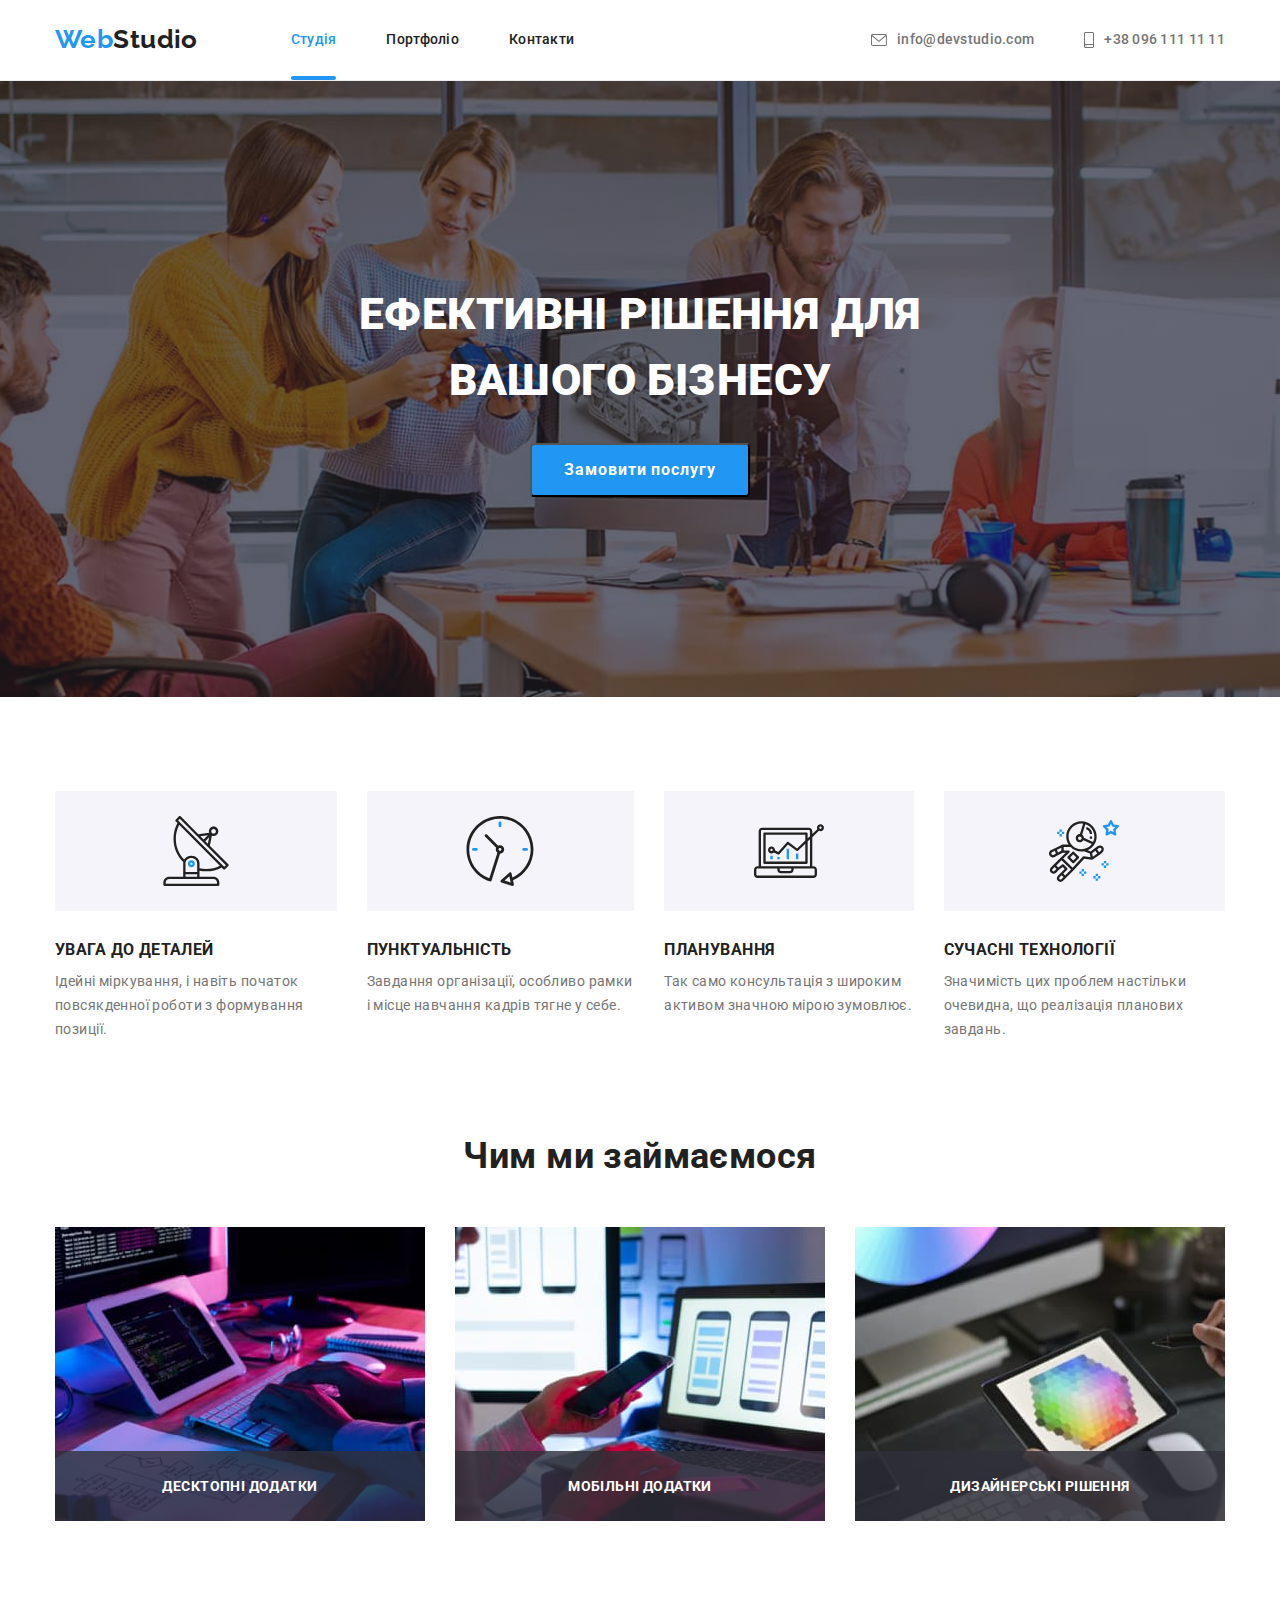
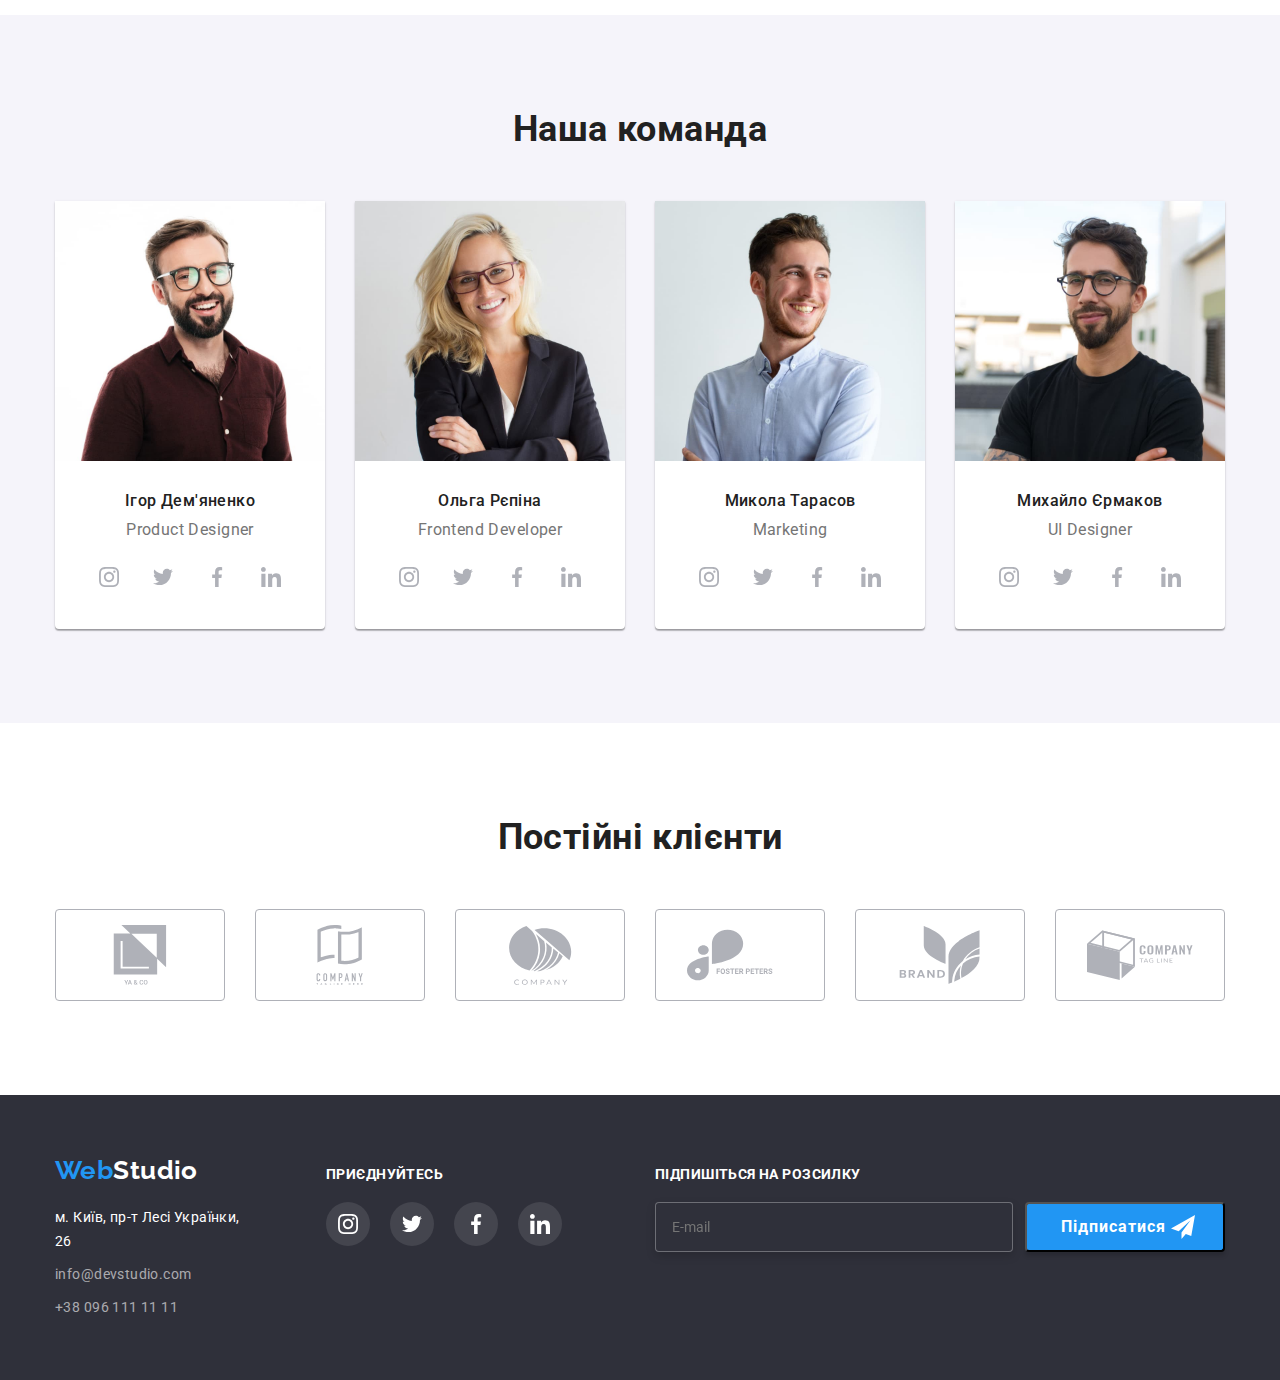
==== index.html @ f7e73b1c "start" ====
<!DOCTYPE html>
<html lang="uk">
  <head>
    <meta charset="UTF-8" />
    <meta http-equiv="X-UA-Compatible" content="IE=edge" />
    <meta name="viewport" content="width=device-width, initial-scale=1.0" />
    <title>WebStudio</title>
    <link rel="preconnect" href="https://fonts.googleapis.com" />
    <link rel="preconnect" href="https://fonts.gstatic.com" crossorigin />
    <link
      href="https://fonts.googleapis.com/css2?family=Raleway:wght@700&family=Roboto:wght@400;500;700;900&display=swap"
      rel="stylesheet"
    />
    <link
      rel="stylesheet"
      href="https://cdnjs.cloudflare.com/ajax/libs/modern-normalize/1.1.0/modern-normalize.min.css"
    />
    <link rel="stylesheet" href="./css/styles.css" />
  </head>
  <body>
    <!--Header-->
    <header class="header">
      <div class="container header__container">
        <nav class="navigation">
          <a href="./index.html" class="logo header__logo">
            <span class="header__logo--blue">Web</span>Studio
          </a>
          <ul class="navigation__list list">
            <li class="navigation_item">
              <a href="./index.html" class="link current"> Студія </a>
            </li>
            <li class="navigation_item"><a href="./portfolio.html" class="link"> Портфоліо </a></li>
            <li class="navigation_item"><a href="#" class="link"> Контакти </a></li>
          </ul>
        </nav>

        <ul class="contact__list list">
          <li class="contact__item">
            <a href="mailto:info@devstudio.com" class="link">
              <svg class="contact__icon" width="16" height="12">
                <use href="./images/symbol-defs.svg#icon-email"></use>
              </svg>
              info@devstudio.com
            </a>
          </li>

          <li class="contact__item">
            <a href="tel:+380961111111" class="link">
              <svg class="contact__icon" width="10" height="16">
                <use href="./images/symbol-defs.svg#icon-smartphone"></use>
              </svg>
              +38 096 111 11 11
            </a>
          </li>
        </ul>
      </div>
    </header>
    <main>
      <!--Головний банер-->
      <section class="hero">
        <div class="container">
          <h1 class="hero__text">Ефективні рішення для вашого бізнесу</h1>
          <button type="button" class="btn hero__btn" data-modal-open>
            <span class="hero__btn__text">Замовити послугу</span>
          </button>
        </div>
      </section>
      <!--Наші переваги-->
      <section class="section section__features">
        <div class="container">
          <h2 class="section__title visually-hidden">Наші переваги</h2>
          <ul class="feature__list list">
            <li class="feature__item">
              <div class="feature__icon">
                <svg width="70px" height="70px">
                  <use href="./images/symbol-defs.svg#icon-antena"></use>
                </svg>
              </div>
              <h3 class="feature__title">УВАГА ДО ДЕТАЛЕЙ</h3>
              <p class="feature__text">
                Ідейні міркування, і навіть початок повсякденної роботи з формування позиції.
              </p>
            </li>
            <li class="feature__item">
              <div class="feature__icon">
                <svg width="70" height="70">
                  <use href="./images/symbol-defs.svg#icon-clock"></use>
                </svg>
              </div>
              <h3 class="feature__title">ПУНКТУАЛЬНІСТЬ</h3>
              <p class="feature__text">
                Завдання організації, особливо рамки і місце навчання кадрів тягне у себе.
              </p>
            </li>
            <li class="feature__item">
              <div class="feature__icon">
                <svg class="icon-diagram" width="70px" height="70px">
                  <use href="./images/symbol-defs.svg#icon-diagram"></use>
                </svg>
              </div>
              <h3 class="feature__title">ПЛАНУВАННЯ</h3>
              <p class="feature__text">
                Так само консультація з широким активом значною мірою зумовлює.
              </p>
            </li>
            <li class="feature__item">
              <div class="feature__icon">
                <svg class="icon-astronaut" width="70px" height="70px">
                  <use href="./images/symbol-defs.svg#icon-astronaut"></use>
                </svg>
              </div>
              <h3 class="feature__title">СУЧАСНІ ТЕХНОЛОГІЇ</h3>
              <p class="feature__text">
                Значимість цих проблем настільки очевидна, що реалізація планових завдань.
              </p>
            </li>
          </ul>
        </div>
      </section>
      <!--Чим ми займаємось-->
      <section class="section">
        <div class="container">
          <h2 class="section__title">Чим ми займаємося</h2>
          <ul class="list about__list">
            <li class="about__item">
              <div class="about__container">
                <img
                  src="./images/box_1.jpg"
                  alt="Програміст працює за робочим місцем"
                  width="370"
                />
                <p class="about__text">Десктопні додатки</p>
              </div>
            </li>
            <li class="about__item">
              <div class="about__container">
                <img
                  src="./images/box_2.jpg"
                  alt="Дизайнер дивиться на макети майбутнього мобільного сайту"
                  width="370"
                />
                <p class="about__text">Мобільні додатки</p>
              </div>
            </li>
            <li class="about__item">
              <div class="about__container">
                <img
                  src="./images/box_3.jpg"
                  alt="Дизайнер обирає кольори на планшеті"
                  width="370"
                />
                <p class="about__text">Дизайнерські рішення</p>
              </div>
            </li>
          </ul>
        </div>
      </section>
      <!--Наша команда-->
      <section class="section section__team--grey-color">
        <div class="container">
          <h2 class="section__title">Наша команда</h2>
          <ul class="team__list list">
            <li class="team__item">
              <img
                src="./images/img_1.jpg"
                alt="Зображення Ігора Дем'яненко"
                width="270"
                class="team__image"
              />
              <h3 class="team__header">Ігор Дем'яненко</h3>
              <p class="team__text">Product Designer</p>
              <ul class="sociallinks__list list">
                <li>
                  <a
                    href="https://www.instagram.com/"
                    target="_blank"
                    rel="noopener noreferrer nofollow"
                    class="sociallinks__icon"
                  >
                    <svg width="20" height="20">
                      <use href="./images/symbol-defs.svg#icon-instagram"></use></svg
                  ></a>
                </li>
                <li>
                  <a
                    href="https://www.twitter.com/"
                    target="_blank"
                    rel="noopener noreferrer nofollow"
                    class="sociallinks__icon"
                  >
                    <svg width="20" height="20">
                      <use href="./images/symbol-defs.svg#icon-twitter"></use></svg
                  ></a>
                </li>
                <li>
                  <a
                    href="https://www.facebook.com/"
                    target="_blank"
                    rel="noopener noreferrer nofollow"
                    class="sociallinks__icon"
                  >
                    <svg width="20" height="20">
                      <use href="./images/symbol-defs.svg#icon-facebook"></use></svg
                  ></a>
                </li>
                <li>
                  <a
                    href="https://www.linkedin.com/"
                    target="_blank"
                    rel="noopener noreferrer nofollow"
                    class="sociallinks__icon"
                  >
                    <svg width="20" height="20">
                      <use href="./images/symbol-defs.svg#icon-linkedin"></use></svg
                  ></a>
                </li>
              </ul>
            </li>
            <li class="team__item">
              <img
                src="./images/img_2.jpg"
                alt="Зображення Ольги Рєпіной"
                width="270"
                class="team__image"
              />
              <h3 class="team__header">Ольга Рєпіна</h3>
              <p class="team__text">Frontend Developer</p>
              <ul class="sociallinks__list list">
                <li>
                  <a
                    href="https://www.instagram.com/"
                    target="_blank"
                    rel="noopener noreferrer nofollow"
                    class="sociallinks__icon"
                  >
                    <svg width="20" height="20">
                      <use href="./images/symbol-defs.svg#icon-instagram"></use></svg
                  ></a>
                </li>
                <li>
                  <a
                    href="https://www.twitter.com/"
                    target="_blank"
                    rel="noopener noreferrer nofollow"
                    class="sociallinks__icon"
                  >
                    <svg width="20" height="20">
                      <use href="./images/symbol-defs.svg#icon-twitter"></use></svg
                  ></a>
                </li>
                <li>
                  <a
                    href="https://www.facebook.com/"
                    target="_blank"
                    rel="noopener noreferrer nofollow"
                    class="sociallinks__icon"
                  >
                    <svg width="20" height="20">
                      <use href="./images/symbol-defs.svg#icon-facebook"></use></svg
                  ></a>
                </li>
                <li>
                  <a
                    href="https://www.linkedin.com/"
                    target="_blank"
                    rel="noopener noreferrer nofollow"
                    class="sociallinks__icon"
                  >
                    <svg width="20" height="20">
                      <use href="./images/symbol-defs.svg#icon-linkedin"></use></svg
                  ></a>
                </li>
              </ul>
            </li>
            <li class="team__item">
              <img
                src="./images/img_3.jpg"
                alt="Зображення Миколи Тарасова"
                width="270"
                class="team__image"
              />
              <h3 class="team__header">Микола Тарасов</h3>
              <p class="team__text">Marketing</p>
              <ul class="sociallinks__list list">
                <li>
                  <a
                    href="https://www.instagram.com/"
                    target="_blank"
                    rel="noopener noreferrer nofollow"
                    class="sociallinks__icon"
                  >
                    <svg width="20" height="20">
                      <use href="./images/symbol-defs.svg#icon-instagram"></use></svg
                  ></a>
                </li>
                <li>
                  <a
                    href="https://www.twitter.com/"
                    target="_blank"
                    rel="noopener noreferrer nofollow"
                    class="sociallinks__icon"
                  >
                    <svg width="20" height="20">
                      <use href="./images/symbol-defs.svg#icon-twitter"></use></svg
                  ></a>
                </li>
                <li>
                  <a
                    href="https://www.facebook.com/"
                    target="_blank"
                    rel="noopener noreferrer nofollow"
                    class="sociallinks__icon"
                  >
                    <svg width="20" height="20">
                      <use href="./images/symbol-defs.svg#icon-facebook"></use></svg
                  ></a>
                </li>
                <li>
                  <a
                    href="https://www.linkedin.com/"
                    target="_blank"
                    rel="noopener noreferrer nofollow"
                    class="sociallinks__icon"
                  >
                    <svg width="20" height="20">
                      <use href="./images/symbol-defs.svg#icon-linkedin"></use></svg
                  ></a>
                </li>
              </ul>
            </li>
            <li class="team__item">
              <img
                src="./images/img_4.jpg"
                alt="Зображення Михайла Єрмакова"
                width="270"
                class="team__image"
              />
              <h3 class="team__header">Михайло Єрмаков</h3>
              <p class="team__text">UI Designer</p>
              <ul class="sociallinks__list list">
                <li>
                  <a
                    href="https://www.instagram.com/"
                    target="_blank"
                    rel="noopener noreferrer nofollow"
                    class="sociallinks__icon"
                  >
                    <svg width="20" height="20">
                      <use href="./images/symbol-defs.svg#icon-instagram"></use></svg
                  ></a>
                </li>
                <li>
                  <a
                    href="https://www.twitter.com/"
                    target="_blank"
                    rel="noopener noreferrer nofollow"
                    class="sociallinks__icon"
                  >
                    <svg width="20" height="20">
                      <use href="./images/symbol-defs.svg#icon-twitter"></use></svg
                  ></a>
                </li>
                <li>
                  <a
                    href="https://www.facebook.com/"
                    target="_blank"
                    rel="noopener noreferrer nofollow"
                    class="sociallinks__icon"
                  >
                    <svg width="20" height="20">
                      <use href="./images/symbol-defs.svg#icon-facebook"></use></svg
                  ></a>
                </li>
                <li>
                  <a
                    href="https://www.linkedin.com/"
                    target="_blank"
                    rel="noopener noreferrer nofollow"
                    class="sociallinks__icon"
                  >
                    <svg width="20" height="20">
                      <use href="./images/symbol-defs.svg#icon-linkedin"></use></svg
                  ></a>
                </li>
              </ul>
            </li>
          </ul>
        </div>
      </section>
      <!-- Постійні клієнти -->
      <section class="section">
        <div class="container">
          <h2 class="section__title">Постійні клієнти</h2>
          <ul class="list clients__list">
            <li>
              <a href="#" class="clients__link">
                <svg width="106px" height="60px">
                  <use href="./images/symbol-defs.svg#icon-client-1"></use>
                </svg>
              </a>
            </li>
            <li>
              <a href="#" class="clients__link">
                <svg width="106px" height="60px">
                  <use href="./images/symbol-defs.svg#icon-client-2"></use>
                </svg>
              </a>
            </li>
            <li>
              <a href="#" class="clients__link">
                <svg width="106px" height="60px">
                  <use href="./images/symbol-defs.svg#icon-client-3"></use>
                </svg>
              </a>
            </li>
            <li>
              <a href="#" class="clients__link">
                <svg width="106px" height="60px">
                  <use href="./images/symbol-defs.svg#icon-client-4"></use>
                </svg>
              </a>
            </li>
            <li>
              <a href="#" class="clients__link">
                <svg width="106px" height="60px">
                  <use href="./images/symbol-defs.svg#icon-client-5"></use>
                </svg>
              </a>
            </li>
            <li>
              <a href="#" class="clients__link">
                <svg width="106px" height="60px">
                  <use href="./images/symbol-defs.svg#icon-client-6"></use>
                </svg>
              </a>
            </li>
          </ul>
        </div>
      </section>
    </main>
    <!--Підвал-->
    <footer class="footer">
      <div class="container">
        <div class="footer_adress">
          <div>
            <a href="./index.html" class="logo footer__logo">
              <span class="header__logo--blue">Web</span>Studio
            </a>
            <address class="adress">
              <ul class="footer__list">
                <li class="footer__item">
                  <a
                    href="https://goo.gl/maps/CPtrU1FHBa2aNyZL9"
                    target="_blank"
                    rel="noopener noreferrer nofollow"
                    class="link__adress"
                  >
                    м. Київ, пр-т Лесі Українки, 26
                  </a>
                </li>
                <li class="footer__item">
                  <a href="mailto:info@devstudio.com" class="link link__contact">info@devstudio.com</a>
                </li>
                <li class="footer__item">
                  <a href="tel:+380961111111" class="link link__contact phone">+38 096 111 11 11</a>
                </li>
              </ul>
            </address>
          </div>
          <div class="footer__sociallink">
            <p class="sociallink__text--join">приєднуйтесь</p>
            <ul class="sociallinks__list list">
              <li class="sociallinks__item">
                <a
                  href="https://www.instagram.com/"
                  target="_blank"
                  rel="noopener noreferrer nofollow"
                  class="sociallink__footer"
                >
                  <svg width="20" height="20">
                    <use href="./images/symbol-defs.svg#icon-instagram"></use></svg
                ></a>
              </li>
              <li class="sociallinks__item">
                <a
                  href="https://www.twitter.com/"
                  target="_blank"
                  rel="noopener noreferrer nofollow"
                  class="sociallink__footer"
                >
                  <svg width="20" height="20">
                    <use href="./images/symbol-defs.svg#icon-twitter"></use></svg
                ></a>
              </li>
              <li class="sociallinks__item">
                <a
                  href="https://www.facebook.com/"
                  target="_blank"
                  rel="noopener noreferrer nofollow"
                  class="sociallink__footer"
                >
                  <svg width="20" height="20">
                    <use href="./images/symbol-defs.svg#icon-facebook"></use></svg
                ></a>
              </li>
              <li class="sociallinks__item">
                <a
                  href="https://www.linkedin.com/"
                  target="_blank"
                  rel="noopener noreferrer nofollow"
                  class="sociallink__footer"
                >
                  <svg width="20" height="20">
                    <use href="./images/symbol-defs.svg#icon-linkedin"></use></svg
                ></a>
              </li>
            </ul>
          </div>
          <form class="form">
            <div class="footer__form">
              <label class="label__footer--text" for="mail-footer">Підпишіться на розсилку</label>

              <input
                class="footer__input"
                type="email"
                name="mail-footer"
                id="mail-footer"
                placeholder="E-mail"
              />
            </div>

            <button class="footer__btn btn" type="submit">
              <span class="btn__text">Підписатися</span>
              <svg class="btn__icon" width="24px" height="24px">
                <use href="./images/symbol-defs.svg#icon-icon-send"></use>
              </svg>
            </button>
          </form>
        </div>
      </div>
    </footer>
    <!-- Модальне вікно -->
    <div class="backdrop is-hidden" data-modal>
      <div class="modal">
        <form>
          <p class="form__title">Залиште свої дані, ми вам передзвонимо</p>
          <div class="form__field">
            <label for="username" class="form__label">Ім'я</label>
            <input class="form__input" type="text" name="username" id="username" />
            <svg class="form__icons" width="12px" height="12px">
              <use href="./images/symbol-defs.svg#icon-person-black"></use>
            </svg>
          </div>

          <div class="form__field">
            <label class="form__label" for="tel">Телефон</label>
            <input class="form__input" type="tel" name="tel" id="tel" />
            <svg class="form__icons" width="13px" height="13px">
              <use href="./images/symbol-defs.svg#icon-telephone"></use>
            </svg>
          </div>

          <div class="form__field">
            <label class="form__label" for="mail">Пошта</label>
            <input class="form__input" type="email" name="mail" id="mail" />
            <svg class="form__icons" width="15px" height="12px">
              <use href="./images/symbol-defs.svg#icon-mail"></use>
            </svg>
          </div>

          <div class="form__textarea">
            <label class="form__label" for="message">Коментар</label>
            <textarea
              class="input__textarea"
              name="message"
              id="message"
              placeholder="Введіть текст"
            ></textarea>
          </div>

          <label for="agree" class="label__agree">
            <input class="input__checkbox" type="checkbox" id="agree" value="agree" />
            <svg class="checkbox__checkin" width="16px" height="15px">
              <use href="./images/symbol-defs.svg#icon-check-in"></use>
            </svg>
            Погоджуюся з розсилкою та приймаю &nbsp;
            <a href="#" class="label__text--blue"> Умови договору</a></label
          >

          <button type="submit" class="btn form__btn">
            <span class="btn__text--form">Відправити</span>
          </button>
        </form>
        <button type="button" data-modal-close class="close-button-container">
          <svg class="close-button-icon" width="18px" height="18px">
            <use href="./images/symbol-defs.svg#icon-krest"></use>
          </svg>
        </button>
      </div>
    </div>
    <script src="./js/modal.js"></script>
  </body>
</html>
---- css/styles.css ----
:root {
  --primary-text-color: #757575;
  --H-and-header: #212121;
  --logo-and-hover: #2196f3;
  --button-no-active: #f5f4fa;
  --background-color: #fff;
  --background-color-secondary: #2f303a;
  --social-links: #afb1b8;
}
/*головне*/
body {
  font-family: 'Raleway', sans-serif;
  font-family: 'Roboto', sans-serif;
  background-color: var(--background-color);
  color: var(--primary-text-color);
  font-weight: 400;
  font-size: 14px;
  letter-spacing: 0.03em;
}
h1,
h2,
h3,
h4,
h5,
h6,
p,
ul {
  margin: 0;
  padding: 0;
}
/*загальні класи*/
.section {
  padding-top: 94px;
  padding-bottom: 94px;
}
.section__features {
  padding-bottom: 0px;
}
.list {
  list-style: none;
  padding: 0;
  margin: 0;
  display: flex;
}
.container {
  margin-left: auto;
  margin-right: auto;
  width: 1200px;
  padding-left: 15px;
  padding-right: 15px;
}
.section__title {
  margin-top: 0;
  margin-bottom: 50px;
  font-weight: 700;
  font-size: 36px;
  line-height: 1.16;
  color: var(--H-and-header);
  text-align: center;
}
/* модальне вікно */
.backdrop {
  position: fixed;
  top: 0;
  left: 0;
  width: 100%;
  height: 100%;
  background: rgba(0, 0, 0, 0.2);
  opacity: 1;
  transition: opacity 250ms cubic-bezier(0.4, 0, 0.2, 1);
}
.backdrop.is-hidden {
  opacity: 0;
  pointer-events: none;
  visibility: hidden;
}
.backdrop.is-hidden .modal {
  transform: translate(-50%, -50%) scale(0.001);
}
.modal {
  position: absolute;
  top: 50%;
  left: 50%;
  transform: translate(-50%, -50%) scale(1);
  width: 528px;
  height: 581px;
  padding: 40px;
  background-color: var(--background-color);
  box-shadow: 0px 1px 3px rgba(0, 0, 0, 0.12), 0px 1px 1px rgba(0, 0, 0, 0.14),
    0px 2px 1px rgba(0, 0, 0, 0.2);
  border-radius: 4px;
  transition: transform 250ms cubic-bezier(0.4, 0, 0.2, 1),
    visibility 250ms cubic-bezier(0.4, 0, 0.2, 1);
}
.close-button-container {
  position: absolute;
  top: 8px;
  right: 8px;
  width: 30px;
  height: 30px;
  background: var(--background-color);
  border: 1px solid rgba(0, 0, 0, 0.1);
  border-radius: 50%;
  cursor: pointer;
}
.close-button-icon {
  fill: currentColor;
  position: absolute;
  top: 50%;
  left: 50%;
  transform: translate(-50%, -50%);
}
.close-button-icon:hover,
.close-button-icon:focus {
  color: var(--logo-and-hover);
}
/* хедер */
.header__container {
  display: flex;
  align-items: center;
}

.navigation {
  display: flex;
  align-items: center;
}

.contact__list {
  display: flex;
  align-items: center;
}
.contact__icon {
  margin-right: 10px;
  fill: currentColor;
}
.header {
  border-bottom: 1px solid #ececec;
}

/* кнопки */

.btn {
  border-radius: 4px;
  text-align: center;
  cursor: pointer;
  color: var(--background-color);
  background-color: var(--logo-and-hover);
}

.hero__btn {
  padding: 10px 32px;
  min-width: 216px;
  min-height: 50px;
  transition: background-color 250ms cubic-bezier(0.4, 0, 0.2, 1),
    box-shadow 250ms cubic-bezier(0.4, 0, 0.2, 1);
}
.hero__btn:hover,
.hero__btn:focus {
  background-color: #188ce8;
  box-shadow: 0px 4px 4px rgba(0, 0, 0, 0.15);
}
.hero__btn__text {
  font-weight: 700;
  font-size: 16px;
  line-height: 1.88;
  letter-spacing: 0.06em;
}

.filter__btn {
  padding: 6px 25px;
  border-radius: 4px;
  background-color: var(--button-no-active);
  color: var(--H-and-header);
  cursor: pointer;
  text-align: center;
  border-color: transparent;
  line-height: 1.875;
  transition: background-color 250ms cubic-bezier(0.4, 0, 0.2, 1),
    box-shadow 250ms cubic-bezier(0.4, 0, 0.2, 1), color 250ms cubic-bezier(0.4, 0, 0.2, 1);
}
.btn__text--filter {
  font-weight: 500;
  font-size: 16px;
  line-height: 1.63;
  letter-spacing: 0.03em;
}
.filter__btn:hover,
.filter__btn:focus {
  box-shadow: 0px 3px 1px rgba(0, 0, 0, 0.1), 0px 1px 2px rgba(0, 0, 0, 0.08),
    0px 2px 2px rgba(0, 0, 0, 0.12);
  color: var(--background-color);
  background-color: var(--logo-and-hover);
}

.form__btn {
  background-color: var(--logo-and-hover);

  border-color: transparent;
  padding: 8px 52px;
  display: block;
  margin-left: auto;
  margin-right: auto;
  transition: filter 250ms cubic-bezier(0.4, 0, 0.2, 1);
}

.form__btn:hover,
.form__btn:focus {
  filter: drop-shadow(0px 4px 4px rgba(0, 0, 0, 0.25));
}

.btn__text--form {
  font-weight: 700;
  font-size: 16px;
  line-height: 1.875;
}
.footer__btn {
  display: flex;
  align-content: center;
  align-items: center;
  width: 200px;
  height: 50px;
  box-shadow: 0px 4px 4px rgba(0, 0, 0, 0.15);
  margin-left: 12px;
  position: relative;
}

.btn__text {
  font-weight: 700;
  font-size: 16px;
  line-height: 1.875;
  letter-spacing: 0.06em;
  color: var(--background-color);
  margin-left: 28px;
}
.visually-hidden {
  position: absolute;
  white-space: nowrap;
  width: 1px;
  height: 1px;
  overflow: hidden;
  border: 0;
  padding: 0;
  clip: rect(0 0 0 0);
  clip-path: inset(50%);
  margin: -1px;
}
.adress {
  font-style: normal;
}
/*головний банер*/
.hero {
  background: var(--background-color-secondary);
  text-align: center;
  padding-top: 200px;
  padding-bottom: 200px;
  max-width: 1600px;
  margin-left: auto;
  margin-right: auto;
  background-image: linear-gradient(to right, rgba(47, 48, 58, 0.4), rgba(47, 48, 58, 0.4)),
    url('../images/header-img.jpg');
  background-repeat: no-repeat;
  background-size: cover;
  background-position: center;
}
.hero__text {
  width: 696px;
  margin-top: 0;
  margin-bottom: 30px;
  font-weight: 900;
  font-size: 44px;
  line-height: 1.5;
  text-transform: uppercase;
  color: var(--background-color);
  display: block;
  margin-right: auto;
  margin-left: auto;
}
/*логотип сайта*/

.logo {
  font-family: 'Raleway';
  font-weight: 700;
  font-size: 26px;
  line-height: 1.19;
  text-decoration: none;
  display: block;
}

.header__logo {
  color: var(--H-and-header);
  padding-top: 24px;
  padding-bottom: 25px;
  margin-right: 93px;
}
.header__logo--blue {
  color: var(--logo-and-hover);
}

/*навігація по сайту*/
.navigation__list .link {
  color: var(--H-and-header);
  font-weight: 500;
  line-height: 1.14;
  letter-spacing: 0.02em;
  text-decoration: none;
  padding-top: 32px;
  padding-bottom: 32px;
  display: block;
  transition: color 250ms cubic-bezier(0.4, 0, 0.2, 1);
}
.navigation__list .link:hover,
.navigation__list .link:focus {
  color: var(--logo-and-hover);
}
.navigation__list .link.current {
  color: var(--logo-and-hover);
}
.navigation_item {
  position: relative;
}
.current::after {
  display: inline-block;
  position: absolute;
  background: var(--logo-and-hover);
  border-radius: 2px;
  content: '';
  width: 100%;
  height: 4px;
  left: 0;
  bottom: 0;
}
.navigation__list {
  display: flex;
}
.navigation__list .navigation_item + .navigation_item {
  margin-left: 50px;
}
.contact__list {
  display: flex;
  margin-left: auto;
}

.contact__list .contact__item + .contact__item {
  margin-left: 50px;
}
.contact__list .link {
  padding-top: 32px;
  padding-bottom: 32px;
  font-weight: 500;
  line-height: 1.14;
  letter-spacing: 0.02em;
  color: var(--primary-text-color);
  text-decoration: none;
  display: flex;
  align-items: center;
  transition: color 250ms cubic-bezier(0.4, 0, 0.2, 1);
}
.contact__list .link:hover,
.contact__list .link:focus {
  color: var(--logo-and-hover);
}
.social-list {
  display: flex;
  align-items: center;
  gap: 10px;
}
.footer_adress {
  display: flex;
  align-items: baseline;
}
/*Наші переваги*/

.feature__list .feature__item + .feature__item {
  margin-left: 30px;
}
.feature__icon {
  display: flex;
  height: 120px;
  background-color: var(--button-no-active);
  margin-bottom: 30px;
  justify-content: center;
  align-items: center;
}

.feature__title {
  margin-bottom: 10px;
  font-weight: 700;
  line-height: 1.14;
  text-transform: uppercase;
  color: var(--H-and-header);
}
.feature__text {
  margin-top: 0;
  line-height: 1.71;
}
/* що ми робимо */
.about__list {
  display: flex;
}
.about__list .about__item + .about__item {
  margin-left: 30px;
}
.about__container {
  position: relative;
  width: 370px;
}
.about__text {
  position: absolute;
  left: 0;
  bottom: 0;
  width: 100%;
  height: 70px;
  background-color: rgba(47, 48, 58, 0.8);
  color: var(--background-color);
  text-transform: uppercase;
  font-weight: 700;
  display: flex;
  justify-content: center;
  align-items: center;
}
/*наша команда*/
.team__list .team__item + .team__item {
  margin-left: 30px;
}
.section__team--grey-color {
  background-color: var(--button-no-active);
}
.team__item {
  background-color: var(--background-color);
  width: 270px;
  box-shadow: 0px 1px 3px rgba(0, 0, 0, 0.12), 0px 1px 1px rgba(0, 0, 0, 0.14),
    0px 2px 1px rgba(0, 0, 0, 0.2);
  border-radius: 0px 0px 4px 4px;
}
.team__header {
  padding-top: 30px;
  margin-bottom: 10px;
  color: var(--H-and-header);
  font-weight: 500;
  font-size: 16px;
  line-height: 1.19;
  text-align: center;
}
.team__text {
  margin-top: 0;
  padding-bottom: 16px;
  font-size: 16px;
  line-height: 1.19;
  text-align: center;
}
.sociallinks__list {
  display: flex;
  align-items: center;
  justify-content: center;
  padding-bottom: 30px;
  gap: 10px;
}
.sociallinks__icon {
  display: flex;
  align-items: center;
  justify-content: center;
  width: 44px;
  height: 44px;
  fill: var(--social-links);
  transition: background-color 250ms cubic-bezier(0.4, 0, 0.2, 1),
    background-size 250ms cubic-bezier(0.4, 0, 0.2, 1),
    border-radius 250ms cubic-bezier(0.4, 0, 0.2, 1), fill 250ms cubic-bezier(0.4, 0, 0.2, 1);
}
.sociallinks__icon:hover,
.sociallinks__icon:focus {
  background-color: var(--logo-and-hover);
  background-size: 100%;
  border-radius: 50px;
  fill: var(--background-color);
}
img {
  display: block;
  max-width: 100%;
  height: auto;
}
.team__image {
  display: block;
}

.clients__list {
  gap: 30px;
}

.clients__link {
  display: flex;
  width: 170px;
  height: 92px;
  justify-content: center;
  align-items: center;
  fill: var(--social-links);
  border: 1px solid var(--social-links);
  border-radius: 4px;
  transition: fill 250ms cubic-bezier(0.4, 0, 0.2, 1),
    border-color 250ms cubic-bezier(0.4, 0, 0.2, 1);
}

.clients__link:hover,
.clients__link:focus {
  fill: var(--logo-and-hover);
  border-color: var(--logo-and-hover);
}
/*сторінка портфоліо*/
.portfolio__content {
  padding-top: 20px;
  padding-right: 24px;
  padding-bottom: 20px;
  padding-left: 24px;
  border-left: 1px solid #eeeeee;
  border-right: 1px solid #eeeeee;
  border-bottom: 1px solid #eeeeee;
}
.portfolio__list .list {
  color: var(--H-and-header);
}
.portfolio__list {
  display: flex;
  flex-wrap: wrap;
}
.portfolio__item {
  width: calc((100% - 60px) / 3);
  margin-right: 30px;
  margin-bottom: 30px;
}
.portfolio__item:nth-child(3n) {
  margin-right: 0;
}
.portfolio__item:nth-last-child(-n + 3) {
  margin-bottom: 0;
}
.portfolio__link {
  color: var(--primary-text-color);
  text-decoration: none;
  transition: box-shadow 250ms cubic-bezier(0.4, 0, 0.2, 1);
}
.portfolio__link:hover,
.portfolio__link:focus {
  display: block;
  box-shadow: 0px 1px 1px rgba(0, 0, 0, 0.12), 0px 4px 4px rgba(0, 0, 0, 0.06),
    1px 4px 6px rgba(0, 0, 0, 0.16);
}

.portfolio__header {
  font-weight: 700;
  font-size: 18px;
  line-height: 2;
  letter-spacing: 0.06em;
  color: var(--H-and-header);
  margin-bottom: 4px;
}
.portfolio__text {
  font-size: 16px;
  line-height: 1.19;
}
.filter__list {
  display: flex;
  justify-content: center;
  margin-bottom: 50px;
}
.filter__list .filter__item + .filter__item {
  margin-left: 8px;
}
.portfolio__image--container {
  position: relative;
  overflow: hidden;
}
.portfolio__text--hover {
  position: absolute;
  top: 0;
  right: 0;
  padding-top: 63px;
  padding-right: 24px;
  padding-bottom: 63px;
  padding-left: 24px;
  background: rgba(33, 150, 243, 0.9);
  font-size: 18px;
  line-height: 1.56;
  color: var(--background-color);
  opacity: 0;
  transform: translateY(100%);
  transition: transform 250ms cubic-bezier(0.4, 0, 0.2, 1),
    opacity 250ms cubic-bezier(0.4, 0, 0.2, 1);
}
.portfolio__link:hover .portfolio__text--hover {
  opacity: 1;
  transform: translateY(0);
}
/*footer*/
/*контакти*/
.footer {
  background-color: var(--background-color-secondary);
  padding-top: 60px;
  padding-bottom: 60px;
}

.footer__logo {
  margin-top: 0px;
  margin-bottom: 20px;
  color: var(--background-color);
}

.footer__list {
  list-style: none;
  padding: 0;
  margin: 0;
}
.footer__item {
  margin-top: 0;
  margin-bottom: 9px;
}
.footer__item:last-child {
  margin-bottom: 0px;
}
.link__adress {
  line-height: 1.71;
  color: var(--background-color);
  text-decoration: none;
  transition: color 250ms cubic-bezier(0.4, 0, 0.2, 1);
}
.link__contact {
  padding-top: 0;
  padding-bottom: 9px;
  text-decoration: none;
  line-height: 1.71;
  color: rgba(255, 255, 255, 0.6);
  transition: color 250ms cubic-bezier(0.4, 0, 0.2, 1);
}
.google-adress:hover,
.google-adress:focus {
  color: var(--logo-and-hover);
}
.footer-contact:hover,
.footer-contact:focus {
  color: var(--logo-and-hover);
}
.sociallink__text--join {
  color: var(--background-color);
  font-weight: 700;
  font-size: 14px;
  line-height: 1.143;
  letter-spacing: 0.03em;
  text-transform: uppercase;
  margin-bottom: 20px;
}
.footer__sociallink {
  margin-left: 70px;
}

.sociallink__footer {
  display: flex;
  align-items: center;
  justify-content: center;
  width: 44px;
  height: 44px;
  fill: var(--background-color);
  background-color: rgba(255, 255, 255, 0.1);
  background-size: 100%;
  border-radius: 50px;
  transition: background-color 250ms cubic-bezier(0.4, 0, 0.2, 1);
}
.sociallink__footer:hover,
.sociallink__footer:focus {
  background-color: var(--logo-and-hover);
}
.sociallinks__item {
  margin-right: 10px;
}
.sociallinks__item:last-child {
  margin-right: 0;
}

.form__title {
  font-weight: 700;
  font-size: 20px;
  line-height: 1.15;
  letter-spacing: 0.03em;
  color: var(--H-and-header);
  margin-bottom: 12px;
  text-align: center;
}

.form__field {
  display: flex;
  flex-direction: column;
  margin-bottom: 10px;
  position: relative;
}

.form__textarea {
  display: flex;
  flex-direction: column;
  margin-bottom: 20px;
}
textarea {
  resize: none;
}

.form__label {
  font-weight: 400;
  font-size: 12px;
  line-height: 1.17;
  letter-spacing: 0.01em;
  color: var(--primary-text-color);
  margin-bottom: 4px;
}
.form__input {
  height: 40px;
  border: 1px solid rgba(33, 33, 33, 0.2);
  border-radius: 4px;
  transition: border 250ms cubic-bezier(0.4, 0, 0.2, 1);
  padding-left: 40px;
  padding-top: 12px;
  padding-bottom: 12px;
  outline: none;
}

.form__icons {
  transform: translateY(-50%);
  position: absolute;
  left: 15px;
  top: 65%;
}
.form__input:focus {
  border: 1px solid #2196f3;
}

.form__input ~ .form__icons {
  transition: fill 250ms cubic-bezier(0.4, 0, 0.2, 1);
}

.form__input:focus ~ .form__icons {
  fill: var(--logo-and-hover);
}

.input__textarea {
  height: 120px;
  border: 1px solid rgba(33, 33, 33, 0.2);
  border-radius: 4px;
  padding: 12px 16px;
  outline: none;
  transition: border 250ms cubic-bezier(0.4, 0, 0.2, 1);
}

.input__textarea:focus {
  border: 1px solid #2196f3;
  border-radius: 4px;
}

.label__text--blue {
  color: var(--logo-and-hover);
  cursor: pointer;
}

.footer__form {
  display: flex;
  flex-direction: column;
  margin-left: 93px;
}

.input__checkbox {
  -webkit-appearance: none;
  -moz-appearance: none;
  appearance: none;
  position: absolute;
}

.checkbox__checkin {
  border: 2px solid var(--H-and-header);
  border-radius: 3px;
  fill: var(--background-color);
  margin-right: 9px;
  display: block;
  transition: border 250ms cubic-bezier(0.4, 0, 0.2, 1),
    background-color 250ms cubic-bezier(0.4, 0, 0.2, 1);
}

.input__checkbox:checked + .checkbox__checkin {
  border: none;
  background-color: var(--logo-and-hover);
}

.label__agree {
  display: flex;
  align-items: center;
  font-weight: 400;
  font-size: 14px;
  line-height: 1.71;
  letter-spacing: 0.03em;
  color: var(--primary-text-color);
  justify-content: center;
  margin-bottom: 30px;
}

.label__footer--text {
  font-weight: 700;
  font-size: 14px;
  line-height: 1, 14;
  letter-spacing: 0.03em;
  text-transform: uppercase;
  color: var(--background-color);
  margin-bottom: 20px;
}

.form {
  display: flex;
  align-items: flex-end;
}

.footer__input {
  background-color: #2f303a;
  border: 1px solid rgba(255, 255, 255, 0.3);
  filter: drop-shadow(0px 4px 4px rgba(0, 0, 0, 0.15));
  border-radius: 4px;
  width: 358px;
  height: 50px;
  color: rgba(255, 255, 255, 0.6);
  padding: 12px 16px;
}

.btn__icon {
  position: absolute;
  right: 28px;
  fill: var(--background-color);
}
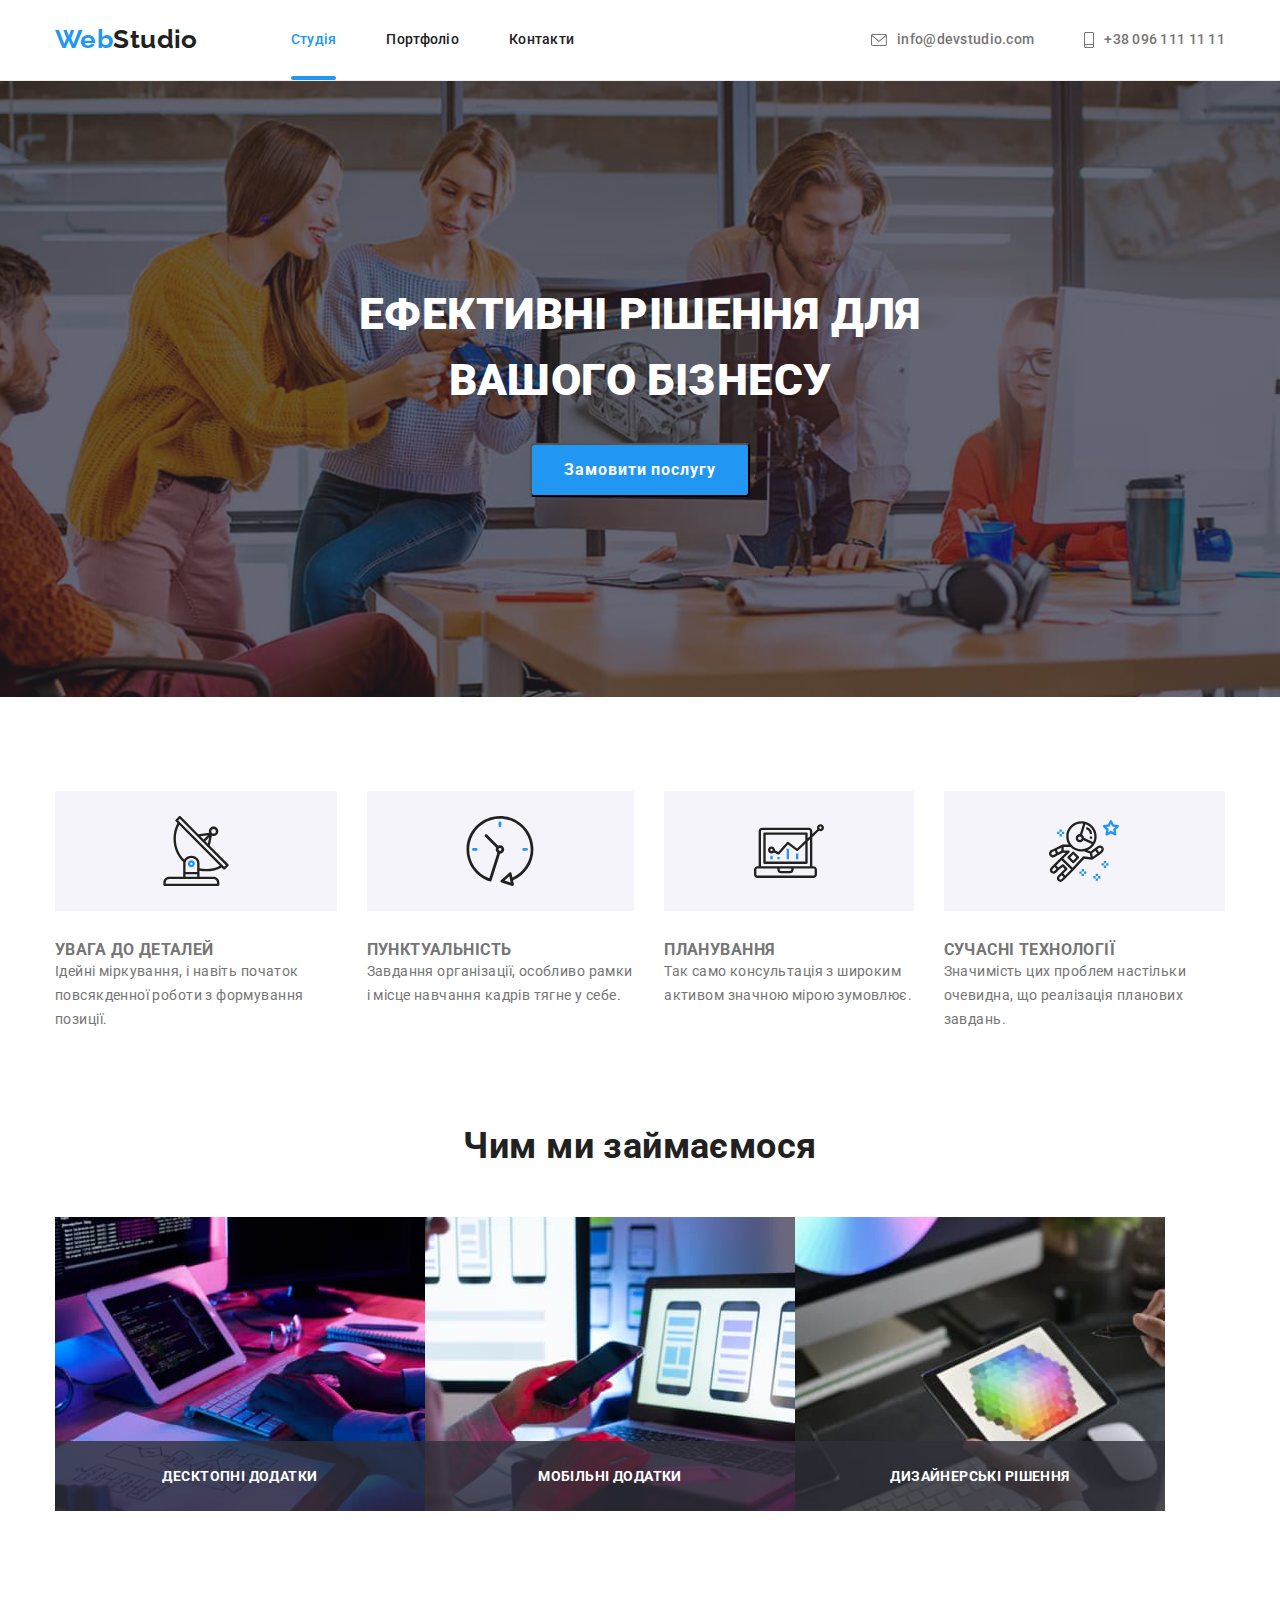
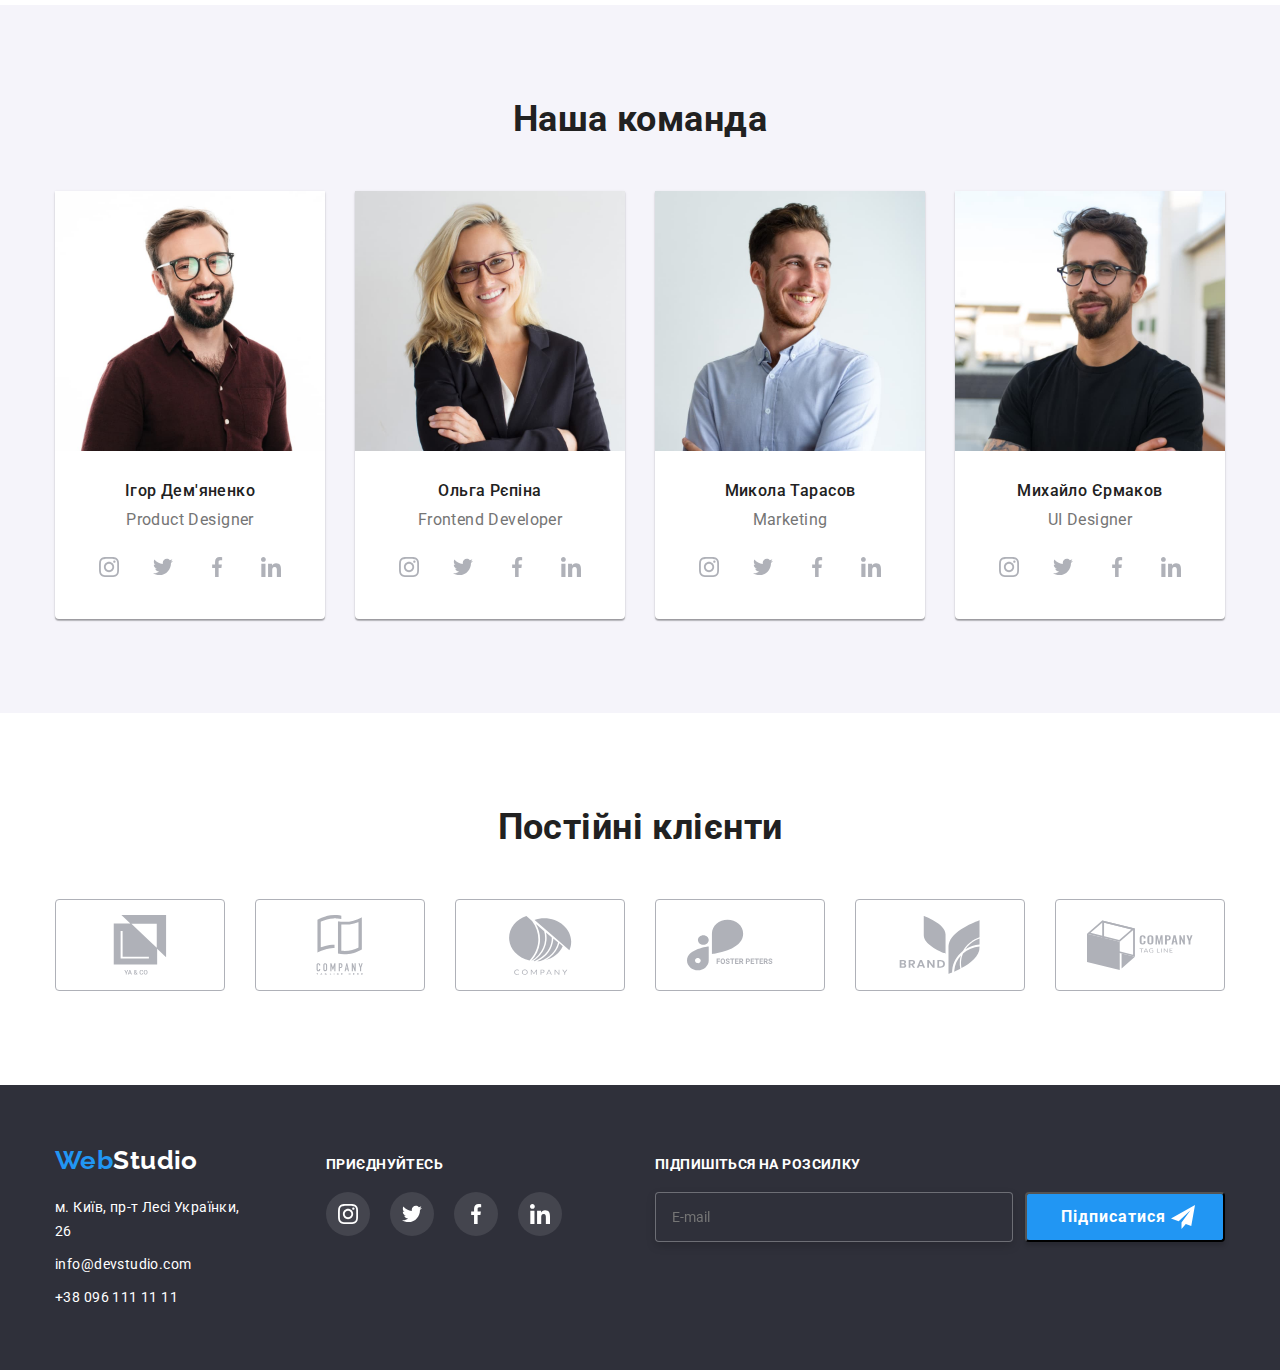
==== commit d65ab101: "1" ====
--- a/index.html
+++ b/index.html
@@ -20,23 +20,27 @@
   <body>
     <!--Header-->
     <header class="header">
-      <div class="container header__container">
-        <nav class="navigation">
-          <a href="./index.html" class="logo header__logo">
-            <span class="header__logo--blue">Web</span>Studio
+      <div class="container header-container">
+        <nav class="header-navigation">
+          <a href="./index.html" class="logo header-navigation__logo">
+            <span class="header-navigation__logo--blue">Web</span>Studio
           </a>
-          <ul class="navigation__list list">
-            <li class="navigation_item">
-              <a href="./index.html" class="link current"> Студія </a>
-            </li>
-            <li class="navigation_item"><a href="./portfolio.html" class="link"> Портфоліо </a></li>
-            <li class="navigation_item"><a href="#" class="link"> Контакти </a></li>
+          <ul class="header-navigation__list list">
+            <li class="header-navigation__item">
+              <a href="./index.html" class="link header-navigation__link current"> Студія </a>
+            </li>
+            <li class="header-navigation__item">
+              <a href="./portfolio.html" class="link header-navigation__link"> Портфоліо </a>
+            </li>
+            <li class="header-navigation__item">
+              <a href="#" class="link header-navigation__link"> Контакти </a>
+            </li>
           </ul>
         </nav>
 
-        <ul class="contact__list list">
-          <li class="contact__item">
-            <a href="mailto:info@devstudio.com" class="link">
+        <ul class="header-contact__list list">
+          <li class="header-contact__item">
+            <a href="mailto:info@devstudio.com" class="link header-navigation__link">
               <svg class="contact__icon" width="16" height="12">
                 <use href="./images/symbol-defs.svg#icon-email"></use>
               </svg>
@@ -44,8 +48,8 @@
             </a>
           </li>
 
-          <li class="contact__item">
-            <a href="tel:+380961111111" class="link">
+          <li class="header-contact__item">
+            <a href="tel:+380961111111" class="link header-navigation__link">
               <svg class="contact__icon" width="10" height="16">
                 <use href="./images/symbol-defs.svg#icon-smartphone"></use>
               </svg>
@@ -59,58 +63,58 @@
       <!--Головний банер-->
       <section class="hero">
         <div class="container">
-          <h1 class="hero__text">Ефективні рішення для вашого бізнесу</h1>
-          <button type="button" class="btn hero__btn" data-modal-open>
-            <span class="hero__btn__text">Замовити послугу</span>
+          <h1 class="hero-text">Ефективні рішення для вашого бізнесу</h1>
+          <button type="button" class="btn hero-btn" data-modal-open>
+            <span class="hero-btn__text">Замовити послугу</span>
           </button>
         </div>
       </section>
       <!--Наші переваги-->
-      <section class="section section__features">
+      <section class="section section-feature">
         <div class="container">
-          <h2 class="section__title visually-hidden">Наші переваги</h2>
-          <ul class="feature__list list">
-            <li class="feature__item">
-              <div class="feature__icon">
+          <h2 class="section-title visually-hidden">Наші переваги</h2>
+          <ul class="feature-list list">
+            <li class="feature-list__item">
+              <div class="feature-list__content">
                 <svg width="70px" height="70px">
                   <use href="./images/symbol-defs.svg#icon-antena"></use>
                 </svg>
               </div>
-              <h3 class="feature__title">УВАГА ДО ДЕТАЛЕЙ</h3>
-              <p class="feature__text">
+              <h3 class="feature-list__title">УВАГА ДО ДЕТАЛЕЙ</h3>
+              <p class="feature-list__text">
                 Ідейні міркування, і навіть початок повсякденної роботи з формування позиції.
               </p>
             </li>
-            <li class="feature__item">
-              <div class="feature__icon">
+            <li class="feature-list__item">
+              <div class="feature-list__content">
                 <svg width="70" height="70">
                   <use href="./images/symbol-defs.svg#icon-clock"></use>
                 </svg>
               </div>
-              <h3 class="feature__title">ПУНКТУАЛЬНІСТЬ</h3>
-              <p class="feature__text">
+              <h3 class="feature-list__title">ПУНКТУАЛЬНІСТЬ</h3>
+              <p class="feature-list__text">
                 Завдання організації, особливо рамки і місце навчання кадрів тягне у себе.
               </p>
             </li>
-            <li class="feature__item">
-              <div class="feature__icon">
+            <li class="feature-list__item">
+              <div class="feature-list__content">
                 <svg class="icon-diagram" width="70px" height="70px">
                   <use href="./images/symbol-defs.svg#icon-diagram"></use>
                 </svg>
               </div>
-              <h3 class="feature__title">ПЛАНУВАННЯ</h3>
-              <p class="feature__text">
+              <h3 class="feature-list__title">ПЛАНУВАННЯ</h3>
+              <p class="feature-list__text">
                 Так само консультація з широким активом значною мірою зумовлює.
               </p>
             </li>
-            <li class="feature__item">
-              <div class="feature__icon">
+            <li class="feature-list__item">
+              <div class="feature-list__content">
                 <svg class="icon-astronaut" width="70px" height="70px">
                   <use href="./images/symbol-defs.svg#icon-astronaut"></use>
                 </svg>
               </div>
-              <h3 class="feature__title">СУЧАСНІ ТЕХНОЛОГІЇ</h3>
-              <p class="feature__text">
+              <h3 class="feature-list__title">СУЧАСНІ ТЕХНОЛОГІЇ</h3>
+              <p class="feature-list__text">
                 Значимість цих проблем настільки очевидна, що реалізація планових завдань.
               </p>
             </li>
@@ -120,62 +124,57 @@
       <!--Чим ми займаємось-->
       <section class="section">
         <div class="container">
-          <h2 class="section__title">Чим ми займаємося</h2>
-          <ul class="list about__list">
-            <li class="about__item">
-              <div class="about__container">
+          <h2 class="section-title">Чим ми займаємося</h2>
+          <ul class="list about-list">
+            <li class="about-list__item">
+              <div class="about-list__content">
                 <img
                   src="./images/box_1.jpg"
                   alt="Програміст працює за робочим місцем"
                   width="370"
                 />
-                <p class="about__text">Десктопні додатки</p>
-              </div>
-            </li>
-            <li class="about__item">
-              <div class="about__container">
+                <p class="about-list__text">Десктопні додатки</p>
+              </div>
+            </li>
+            <li class="about-list__item">
+              <div class="about-list__content">
                 <img
                   src="./images/box_2.jpg"
                   alt="Дизайнер дивиться на макети майбутнього мобільного сайту"
                   width="370"
                 />
-                <p class="about__text">Мобільні додатки</p>
-              </div>
-            </li>
-            <li class="about__item">
-              <div class="about__container">
+                <p class="about-list__text">Мобільні додатки</p>
+              </div>
+            </li>
+            <li class="about-list__item">
+              <div class="about-list__content">
                 <img
                   src="./images/box_3.jpg"
                   alt="Дизайнер обирає кольори на планшеті"
                   width="370"
                 />
-                <p class="about__text">Дизайнерські рішення</p>
+                <p class="about-list__text">Дизайнерські рішення</p>
               </div>
             </li>
           </ul>
         </div>
       </section>
       <!--Наша команда-->
-      <section class="section section__team--grey-color">
+      <section class="section team-section--greybgc">
         <div class="container">
-          <h2 class="section__title">Наша команда</h2>
-          <ul class="team__list list">
-            <li class="team__item">
-              <img
-                src="./images/img_1.jpg"
-                alt="Зображення Ігора Дем'яненко"
-                width="270"
-                class="team__image"
-              />
-              <h3 class="team__header">Ігор Дем'яненко</h3>
-              <p class="team__text">Product Designer</p>
-              <ul class="sociallinks__list list">
+          <h2 class="section-title">Наша команда</h2>
+          <ul class="team-list list">
+            <li class="team-list__item">
+              <img src="./images/img_1.jpg" alt="Зображення Ігора Дем'яненко" width="270" />
+              <h3 class="team-list__header">Ігор Дем'яненко</h3>
+              <p class="team-list__text">Product Designer</p>
+              <ul class="sociallinks-list list">
                 <li>
                   <a
                     href="https://www.instagram.com/"
                     target="_blank"
                     rel="noopener noreferrer nofollow"
-                    class="sociallinks__icon"
+                    class="sociallinks-list__icon"
                   >
                     <svg width="20" height="20">
                       <use href="./images/symbol-defs.svg#icon-instagram"></use></svg
@@ -186,7 +185,7 @@
                     href="https://www.twitter.com/"
                     target="_blank"
                     rel="noopener noreferrer nofollow"
-                    class="sociallinks__icon"
+                    class="sociallinks-list__icon"
                   >
                     <svg width="20" height="20">
                       <use href="./images/symbol-defs.svg#icon-twitter"></use></svg
@@ -197,7 +196,7 @@
                     href="https://www.facebook.com/"
                     target="_blank"
                     rel="noopener noreferrer nofollow"
-                    class="sociallinks__icon"
+                    class="sociallinks-list__icon"
                   >
                     <svg width="20" height="20">
                       <use href="./images/symbol-defs.svg#icon-facebook"></use></svg
@@ -208,7 +207,7 @@
                     href="https://www.linkedin.com/"
                     target="_blank"
                     rel="noopener noreferrer nofollow"
-                    class="sociallinks__icon"
+                    class="sociallinks-list__icon"
                   >
                     <svg width="20" height="20">
                       <use href="./images/symbol-defs.svg#icon-linkedin"></use></svg
@@ -216,22 +215,17 @@
                 </li>
               </ul>
             </li>
-            <li class="team__item">
-              <img
-                src="./images/img_2.jpg"
-                alt="Зображення Ольги Рєпіной"
-                width="270"
-                class="team__image"
-              />
-              <h3 class="team__header">Ольга Рєпіна</h3>
-              <p class="team__text">Frontend Developer</p>
-              <ul class="sociallinks__list list">
+            <li class="team-list__item">
+              <img src="./images/img_2.jpg" alt="Зображення Ольги Рєпіной" width="270" />
+              <h3 class="team-list__header">Ольга Рєпіна</h3>
+              <p class="team-list__text">Frontend Developer</p>
+              <ul class="sociallinks-list list">
                 <li>
                   <a
                     href="https://www.instagram.com/"
                     target="_blank"
                     rel="noopener noreferrer nofollow"
-                    class="sociallinks__icon"
+                    class="sociallinks-list__icon"
                   >
                     <svg width="20" height="20">
                       <use href="./images/symbol-defs.svg#icon-instagram"></use></svg
@@ -242,7 +236,7 @@
                     href="https://www.twitter.com/"
                     target="_blank"
                     rel="noopener noreferrer nofollow"
-                    class="sociallinks__icon"
+                    class="sociallinks-list__icon"
                   >
                     <svg width="20" height="20">
                       <use href="./images/symbol-defs.svg#icon-twitter"></use></svg
@@ -253,7 +247,7 @@
                     href="https://www.facebook.com/"
                     target="_blank"
                     rel="noopener noreferrer nofollow"
-                    class="sociallinks__icon"
+                    class="sociallinks-list__icon"
                   >
                     <svg width="20" height="20">
                       <use href="./images/symbol-defs.svg#icon-facebook"></use></svg
@@ -264,7 +258,7 @@
                     href="https://www.linkedin.com/"
                     target="_blank"
                     rel="noopener noreferrer nofollow"
-                    class="sociallinks__icon"
+                    class="sociallinks-list__icon"
                   >
                     <svg width="20" height="20">
                       <use href="./images/symbol-defs.svg#icon-linkedin"></use></svg
@@ -272,22 +266,17 @@
                 </li>
               </ul>
             </li>
-            <li class="team__item">
-              <img
-                src="./images/img_3.jpg"
-                alt="Зображення Миколи Тарасова"
-                width="270"
-                class="team__image"
-              />
-              <h3 class="team__header">Микола Тарасов</h3>
-              <p class="team__text">Marketing</p>
-              <ul class="sociallinks__list list">
+            <li class="team-list__item">
+              <img src="./images/img_3.jpg" alt="Зображення Миколи Тарасова" width="270" />
+              <h3 class="team-list__header">Микола Тарасов</h3>
+              <p class="team-list__text">Marketing</p>
+              <ul class="sociallinks-list list">
                 <li>
                   <a
                     href="https://www.instagram.com/"
                     target="_blank"
                     rel="noopener noreferrer nofollow"
-                    class="sociallinks__icon"
+                    class="sociallinks-list__icon"
                   >
                     <svg width="20" height="20">
                       <use href="./images/symbol-defs.svg#icon-instagram"></use></svg
@@ -298,7 +287,7 @@
                     href="https://www.twitter.com/"
                     target="_blank"
                     rel="noopener noreferrer nofollow"
-                    class="sociallinks__icon"
+                    class="sociallinks-list__icon"
                   >
                     <svg width="20" height="20">
                       <use href="./images/symbol-defs.svg#icon-twitter"></use></svg
@@ -309,7 +298,7 @@
                     href="https://www.facebook.com/"
                     target="_blank"
                     rel="noopener noreferrer nofollow"
-                    class="sociallinks__icon"
+                    class="sociallinks-list__icon"
                   >
                     <svg width="20" height="20">
                       <use href="./images/symbol-defs.svg#icon-facebook"></use></svg
@@ -320,7 +309,7 @@
                     href="https://www.linkedin.com/"
                     target="_blank"
                     rel="noopener noreferrer nofollow"
-                    class="sociallinks__icon"
+                    class="sociallinks-list__icon"
                   >
                     <svg width="20" height="20">
                       <use href="./images/symbol-defs.svg#icon-linkedin"></use></svg
@@ -328,22 +317,17 @@
                 </li>
               </ul>
             </li>
-            <li class="team__item">
-              <img
-                src="./images/img_4.jpg"
-                alt="Зображення Михайла Єрмакова"
-                width="270"
-                class="team__image"
-              />
-              <h3 class="team__header">Михайло Єрмаков</h3>
-              <p class="team__text">UI Designer</p>
-              <ul class="sociallinks__list list">
+            <li class="team-list__item">
+              <img src="./images/img_4.jpg" alt="Зображення Михайла Єрмакова" width="270" />
+              <h3 class="team-list__header">Михайло Єрмаков</h3>
+              <p class="team-list__text">UI Designer</p>
+              <ul class="sociallinks-list list">
                 <li>
                   <a
                     href="https://www.instagram.com/"
                     target="_blank"
                     rel="noopener noreferrer nofollow"
-                    class="sociallinks__icon"
+                    class="sociallinks-list__icon"
                   >
                     <svg width="20" height="20">
                       <use href="./images/symbol-defs.svg#icon-instagram"></use></svg
@@ -354,7 +338,7 @@
                     href="https://www.twitter.com/"
                     target="_blank"
                     rel="noopener noreferrer nofollow"
-                    class="sociallinks__icon"
+                    class="sociallinks-list__icon"
                   >
                     <svg width="20" height="20">
                       <use href="./images/symbol-defs.svg#icon-twitter"></use></svg
@@ -365,7 +349,7 @@
                     href="https://www.facebook.com/"
                     target="_blank"
                     rel="noopener noreferrer nofollow"
-                    class="sociallinks__icon"
+                    class="sociallinks-list__icon"
                   >
                     <svg width="20" height="20">
                       <use href="./images/symbol-defs.svg#icon-facebook"></use></svg
@@ -376,7 +360,7 @@
                     href="https://www.linkedin.com/"
                     target="_blank"
                     rel="noopener noreferrer nofollow"
-                    class="sociallinks__icon"
+                    class="sociallinks-list__icon"
                   >
                     <svg width="20" height="20">
                       <use href="./images/symbol-defs.svg#icon-linkedin"></use></svg
@@ -390,45 +374,45 @@
       <!-- Постійні клієнти -->
       <section class="section">
         <div class="container">
-          <h2 class="section__title">Постійні клієнти</h2>
-          <ul class="list clients__list">
+          <h2 class="section-title">Постійні клієнти</h2>
+          <ul class="list clients-list">
             <li>
-              <a href="#" class="clients__link">
+              <a href="#" class="clients-list__link">
                 <svg width="106px" height="60px">
                   <use href="./images/symbol-defs.svg#icon-client-1"></use>
                 </svg>
               </a>
             </li>
             <li>
-              <a href="#" class="clients__link">
+              <a href="#" class="clients-list__link">
                 <svg width="106px" height="60px">
                   <use href="./images/symbol-defs.svg#icon-client-2"></use>
                 </svg>
               </a>
             </li>
             <li>
-              <a href="#" class="clients__link">
+              <a href="#" class="clients-list__link">
                 <svg width="106px" height="60px">
                   <use href="./images/symbol-defs.svg#icon-client-3"></use>
                 </svg>
               </a>
             </li>
             <li>
-              <a href="#" class="clients__link">
+              <a href="#" class="clients-list__link">
                 <svg width="106px" height="60px">
                   <use href="./images/symbol-defs.svg#icon-client-4"></use>
                 </svg>
               </a>
             </li>
             <li>
-              <a href="#" class="clients__link">
+              <a href="#" class="clients-list__link">
                 <svg width="106px" height="60px">
                   <use href="./images/symbol-defs.svg#icon-client-5"></use>
                 </svg>
               </a>
             </li>
             <li>
-              <a href="#" class="clients__link">
+              <a href="#" class="clients-list__link">
                 <svg width="106px" height="60px">
                   <use href="./images/symbol-defs.svg#icon-client-6"></use>
                 </svg>
@@ -441,74 +425,76 @@
     <!--Підвал-->
     <footer class="footer">
       <div class="container">
-        <div class="footer_adress">
+        <div class="footer-adress__content">
           <div>
-            <a href="./index.html" class="logo footer__logo">
-              <span class="header__logo--blue">Web</span>Studio
+            <a href="./index.html" class="logo footer-logo">
+              <span class="header-navigation__logo--blue">Web</span>Studio
             </a>
-            <address class="adress">
-              <ul class="footer__list">
-                <li class="footer__item">
+            <address class="footer-adress">
+              <ul class="footer-adress__list">
+                <li class="adress-list__item">
                   <a
                     href="https://goo.gl/maps/CPtrU1FHBa2aNyZL9"
                     target="_blank"
                     rel="noopener noreferrer nofollow"
-                    class="link__adress"
+                    class="adress-list__link"
                   >
                     м. Київ, пр-т Лесі Українки, 26
                   </a>
                 </li>
-                <li class="footer__item">
-                  <a href="mailto:info@devstudio.com" class="link link__contact">info@devstudio.com</a>
-                </li>
-                <li class="footer__item">
-                  <a href="tel:+380961111111" class="link link__contact phone">+38 096 111 11 11</a>
+                <li class="adress-list__item">
+                  <a href="mailto:info@devstudio.com" class="adress-list__link"
+                    >info@devstudio.com</a
+                  >
+                </li>
+                <li class="adress-list__item">
+                  <a href="tel:+380961111111" class="adress-list__link phone">+38 096 111 11 11</a>
                 </li>
               </ul>
             </address>
           </div>
-          <div class="footer__sociallink">
-            <p class="sociallink__text--join">приєднуйтесь</p>
-            <ul class="sociallinks__list list">
-              <li class="sociallinks__item">
+          <div class="footer-sociallink">
+            <p class="footer-sociallink__text">приєднуйтесь</p>
+            <ul class="sociallinks-list list">
+              <li class="sociallinks-item">
                 <a
                   href="https://www.instagram.com/"
                   target="_blank"
                   rel="noopener noreferrer nofollow"
-                  class="sociallink__footer"
+                  class="sociallinks-item__link"
                 >
                   <svg width="20" height="20">
                     <use href="./images/symbol-defs.svg#icon-instagram"></use></svg
                 ></a>
               </li>
-              <li class="sociallinks__item">
+              <li class="sociallinks-item">
                 <a
                   href="https://www.twitter.com/"
                   target="_blank"
                   rel="noopener noreferrer nofollow"
-                  class="sociallink__footer"
+                  class="sociallinks-item__link"
                 >
                   <svg width="20" height="20">
                     <use href="./images/symbol-defs.svg#icon-twitter"></use></svg
                 ></a>
               </li>
-              <li class="sociallinks__item">
+              <li class="sociallinks-item">
                 <a
                   href="https://www.facebook.com/"
                   target="_blank"
                   rel="noopener noreferrer nofollow"
-                  class="sociallink__footer"
+                  class="sociallinks-item__link"
                 >
                   <svg width="20" height="20">
                     <use href="./images/symbol-defs.svg#icon-facebook"></use></svg
                 ></a>
               </li>
-              <li class="sociallinks__item">
+              <li class="sociallinks-item">
                 <a
                   href="https://www.linkedin.com/"
                   target="_blank"
                   rel="noopener noreferrer nofollow"
-                  class="sociallink__footer"
+                  class="sociallinks-item__link"
                 >
                   <svg width="20" height="20">
                     <use href="./images/symbol-defs.svg#icon-linkedin"></use></svg
@@ -517,11 +503,11 @@
             </ul>
           </div>
           <form class="form">
-            <div class="footer__form">
-              <label class="label__footer--text" for="mail-footer">Підпишіться на розсилку</label>
+            <div class="footer-form">
+              <label class="footer-form__text" for="mail-footer">Підпишіться на розсилку</label>
 
               <input
-                class="footer__input"
+                class="footer-form__input"
                 type="email"
                 name="mail-footer"
                 id="mail-footer"
@@ -529,9 +515,9 @@
               />
             </div>
 
-            <button class="footer__btn btn" type="submit">
-              <span class="btn__text">Підписатися</span>
-              <svg class="btn__icon" width="24px" height="24px">
+            <button class="footer-form__btn btn" type="submit">
+              <span class="btn-text">Підписатися</span>
+              <svg class="btn-icon" width="24px" height="24px">
                 <use href="./images/symbol-defs.svg#icon-icon-send"></use>
               </svg>
             </button>
--- a/css/styles.css
+++ b/css/styles.css
@@ -33,7 +33,7 @@
   padding-top: 94px;
   padding-bottom: 94px;
 }
-.section__features {
+.section-feature {
   padding-bottom: 0px;
 }
 .list {
@@ -49,7 +49,7 @@
   padding-left: 15px;
   padding-right: 15px;
 }
-.section__title {
+.section-title {
   margin-top: 0;
   margin-bottom: 50px;
   font-weight: 700;
@@ -115,12 +115,12 @@
   color: var(--logo-and-hover);
 }
 /* хедер */
-.header__container {
-  display: flex;
-  align-items: center;
-}
-
-.navigation {
+.header-container {
+  display: flex;
+  align-items: center;
+}
+
+.header-navigation {
   display: flex;
   align-items: center;
 }
@@ -147,19 +147,19 @@
   background-color: var(--logo-and-hover);
 }
 
-.hero__btn {
+.hero-btn {
   padding: 10px 32px;
   min-width: 216px;
   min-height: 50px;
   transition: background-color 250ms cubic-bezier(0.4, 0, 0.2, 1),
     box-shadow 250ms cubic-bezier(0.4, 0, 0.2, 1);
 }
-.hero__btn:hover,
-.hero__btn:focus {
+.hero-btn:hover,
+.hero-btn:focus {
   background-color: #188ce8;
   box-shadow: 0px 4px 4px rgba(0, 0, 0, 0.15);
 }
-.hero__btn__text {
+.hero-btn__text {
   font-weight: 700;
   font-size: 16px;
   line-height: 1.88;
@@ -213,7 +213,7 @@
   font-size: 16px;
   line-height: 1.875;
 }
-.footer__btn {
+.footer-form__btn {
   display: flex;
   align-content: center;
   align-items: center;
@@ -224,7 +224,7 @@
   position: relative;
 }
 
-.btn__text {
+.btn-text {
   font-weight: 700;
   font-size: 16px;
   line-height: 1.875;
@@ -244,7 +244,7 @@
   clip-path: inset(50%);
   margin: -1px;
 }
-.adress {
+.footer-adress {
   font-style: normal;
 }
 /*головний банер*/
@@ -262,7 +262,7 @@
   background-size: cover;
   background-position: center;
 }
-.hero__text {
+.hero-text {
   width: 696px;
   margin-top: 0;
   margin-bottom: 30px;
@@ -286,18 +286,21 @@
   display: block;
 }
 
-.header__logo {
+.header-navigation__logo {
   color: var(--H-and-header);
   padding-top: 24px;
   padding-bottom: 25px;
   margin-right: 93px;
 }
-.header__logo--blue {
+.header-navigation__logo--blue {
   color: var(--logo-and-hover);
 }
 
 /*навігація по сайту*/
-.navigation__list .link {
+.header-navigation__link {
+  position: relative;
+}
+.header-navigation__list .header-navigation__link {
   color: var(--H-and-header);
   font-weight: 500;
   line-height: 1.14;
@@ -308,14 +311,14 @@
   display: block;
   transition: color 250ms cubic-bezier(0.4, 0, 0.2, 1);
 }
-.navigation__list .link:hover,
-.navigation__list .link:focus {
+.header-navigation__list .header-navigation__link:hover,
+.header-navigation__list .header-navigation__link:focus {
   color: var(--logo-and-hover);
 }
-.navigation__list .link.current {
+.header-navigation__list .header-navigation__link.current {
   color: var(--logo-and-hover);
 }
-.navigation_item {
+.header-navigation__item_item {
   position: relative;
 }
 .current::after {
@@ -329,21 +332,21 @@
   left: 0;
   bottom: 0;
 }
-.navigation__list {
-  display: flex;
-}
-.navigation__list .navigation_item + .navigation_item {
+.header-navigation__list {
+  display: flex;
+}
+.header-navigation__list .header-navigation__item + .header-navigation__item {
   margin-left: 50px;
 }
-.contact__list {
+.header-contact__list {
   display: flex;
   margin-left: auto;
 }
 
-.contact__list .contact__item + .contact__item {
+.header-contact__list .header-contact__item + .header-contact__item {
   margin-left: 50px;
 }
-.contact__list .link {
+.header-contact__list .header-navigation__link {
   padding-top: 32px;
   padding-bottom: 32px;
   font-weight: 500;
@@ -355,8 +358,8 @@
   align-items: center;
   transition: color 250ms cubic-bezier(0.4, 0, 0.2, 1);
 }
-.contact__list .link:hover,
-.contact__list .link:focus {
+.header-contact__list .header-navigation__link:hover,
+.header-contact__list .header-navigation__link:focus {
   color: var(--logo-and-hover);
 }
 .social-list {
@@ -364,16 +367,16 @@
   align-items: center;
   gap: 10px;
 }
-.footer_adress {
+.footer-adress__content {
   display: flex;
   align-items: baseline;
 }
 /*Наші переваги*/
 
-.feature__list .feature__item + .feature__item {
+.feature-list .feature-list__item + .feature-list__item {
   margin-left: 30px;
 }
-.feature__icon {
+.feature-list__content {
   display: flex;
   height: 120px;
   background-color: var(--button-no-active);
@@ -389,22 +392,22 @@
   text-transform: uppercase;
   color: var(--H-and-header);
 }
-.feature__text {
+.feature-list__text {
   margin-top: 0;
   line-height: 1.71;
 }
 /* що ми робимо */
-.about__list {
-  display: flex;
-}
-.about__list .about__item + .about__item {
+.about-list {
+  display: flex;
+}
+.about__list .about-list__item + .about-list__item {
   margin-left: 30px;
 }
-.about__container {
+.about-list__content {
   position: relative;
   width: 370px;
 }
-.about__text {
+.about-list__text {
   position: absolute;
   left: 0;
   bottom: 0;
@@ -419,20 +422,20 @@
   align-items: center;
 }
 /*наша команда*/
-.team__list .team__item + .team__item {
+.team-list .team-list__item + .team-list__item {
   margin-left: 30px;
 }
-.section__team--grey-color {
+.team-section--greybgc {
   background-color: var(--button-no-active);
 }
-.team__item {
+.team-list__item {
   background-color: var(--background-color);
   width: 270px;
   box-shadow: 0px 1px 3px rgba(0, 0, 0, 0.12), 0px 1px 1px rgba(0, 0, 0, 0.14),
     0px 2px 1px rgba(0, 0, 0, 0.2);
   border-radius: 0px 0px 4px 4px;
 }
-.team__header {
+.team-list__header {
   padding-top: 30px;
   margin-bottom: 10px;
   color: var(--H-and-header);
@@ -441,21 +444,21 @@
   line-height: 1.19;
   text-align: center;
 }
-.team__text {
+.team-list__text {
   margin-top: 0;
   padding-bottom: 16px;
   font-size: 16px;
   line-height: 1.19;
   text-align: center;
 }
-.sociallinks__list {
+.sociallinks-list {
   display: flex;
   align-items: center;
   justify-content: center;
   padding-bottom: 30px;
   gap: 10px;
 }
-.sociallinks__icon {
+.sociallinks-list__icon {
   display: flex;
   align-items: center;
   justify-content: center;
@@ -466,8 +469,8 @@
     background-size 250ms cubic-bezier(0.4, 0, 0.2, 1),
     border-radius 250ms cubic-bezier(0.4, 0, 0.2, 1), fill 250ms cubic-bezier(0.4, 0, 0.2, 1);
 }
-.sociallinks__icon:hover,
-.sociallinks__icon:focus {
+.sociallinks-list__icon:hover,
+.sociallinks-list__icon:focus {
   background-color: var(--logo-and-hover);
   background-size: 100%;
   border-radius: 50px;
@@ -478,15 +481,12 @@
   max-width: 100%;
   height: auto;
 }
-.team__image {
-  display: block;
-}
-
-.clients__list {
+
+.clients-list {
   gap: 30px;
 }
 
-.clients__link {
+.clients-list__link {
   display: flex;
   width: 170px;
   height: 92px;
@@ -499,8 +499,8 @@
     border-color 250ms cubic-bezier(0.4, 0, 0.2, 1);
 }
 
-.clients__link:hover,
-.clients__link:focus {
+.clients-list__link:hover,
+.clients-list__link:focus {
   fill: var(--logo-and-hover);
   border-color: var(--logo-and-hover);
 }
@@ -597,30 +597,36 @@
   padding-bottom: 60px;
 }
 
-.footer__logo {
+.footer-logo {
   margin-top: 0px;
   margin-bottom: 20px;
   color: var(--background-color);
 }
 
-.footer__list {
+.footer-adress__list {
   list-style: none;
   padding: 0;
   margin: 0;
 }
-.footer__item {
+.adress-list__item {
   margin-top: 0;
   margin-bottom: 9px;
 }
-.footer__item:last-child {
+.adress-list__item:last-child {
   margin-bottom: 0px;
 }
-.link__adress {
+.adress-list__link {
   line-height: 1.71;
   color: var(--background-color);
   text-decoration: none;
   transition: color 250ms cubic-bezier(0.4, 0, 0.2, 1);
 }
+
+.adress-list__link:hover,
+.adress-list__link:focus {
+  color: var(--logo-and-hover);
+}
+
 .link__contact {
   padding-top: 0;
   padding-bottom: 9px;
@@ -637,7 +643,7 @@
 .footer-contact:focus {
   color: var(--logo-and-hover);
 }
-.sociallink__text--join {
+.footer-sociallink__text {
   color: var(--background-color);
   font-weight: 700;
   font-size: 14px;
@@ -646,11 +652,11 @@
   text-transform: uppercase;
   margin-bottom: 20px;
 }
-.footer__sociallink {
+.footer-sociallink {
   margin-left: 70px;
 }
 
-.sociallink__footer {
+.sociallinks-item__link {
   display: flex;
   align-items: center;
   justify-content: center;
@@ -662,14 +668,14 @@
   border-radius: 50px;
   transition: background-color 250ms cubic-bezier(0.4, 0, 0.2, 1);
 }
-.sociallink__footer:hover,
-.sociallink__footer:focus {
+.sociallinks-item__link:hover,
+.sociallinks-item__link:focus {
   background-color: var(--logo-and-hover);
 }
-.sociallinks__item {
+.sociallinks-item {
   margin-right: 10px;
 }
-.sociallinks__item:last-child {
+.sociallinks-item:last-child {
   margin-right: 0;
 }
 
@@ -755,7 +761,7 @@
   cursor: pointer;
 }
 
-.footer__form {
+.footer-form {
   display: flex;
   flex-direction: column;
   margin-left: 93px;
@@ -795,7 +801,7 @@
   margin-bottom: 30px;
 }
 
-.label__footer--text {
+.footer-form__text {
   font-weight: 700;
   font-size: 14px;
   line-height: 1, 14;
@@ -810,7 +816,7 @@
   align-items: flex-end;
 }
 
-.footer__input {
+.footer-form__input {
   background-color: #2f303a;
   border: 1px solid rgba(255, 255, 255, 0.3);
   filter: drop-shadow(0px 4px 4px rgba(0, 0, 0, 0.15));
@@ -821,7 +827,7 @@
   padding: 12px 16px;
 }
 
-.btn__icon {
+.btn-icon {
   position: absolute;
   right: 28px;
   fill: var(--background-color);
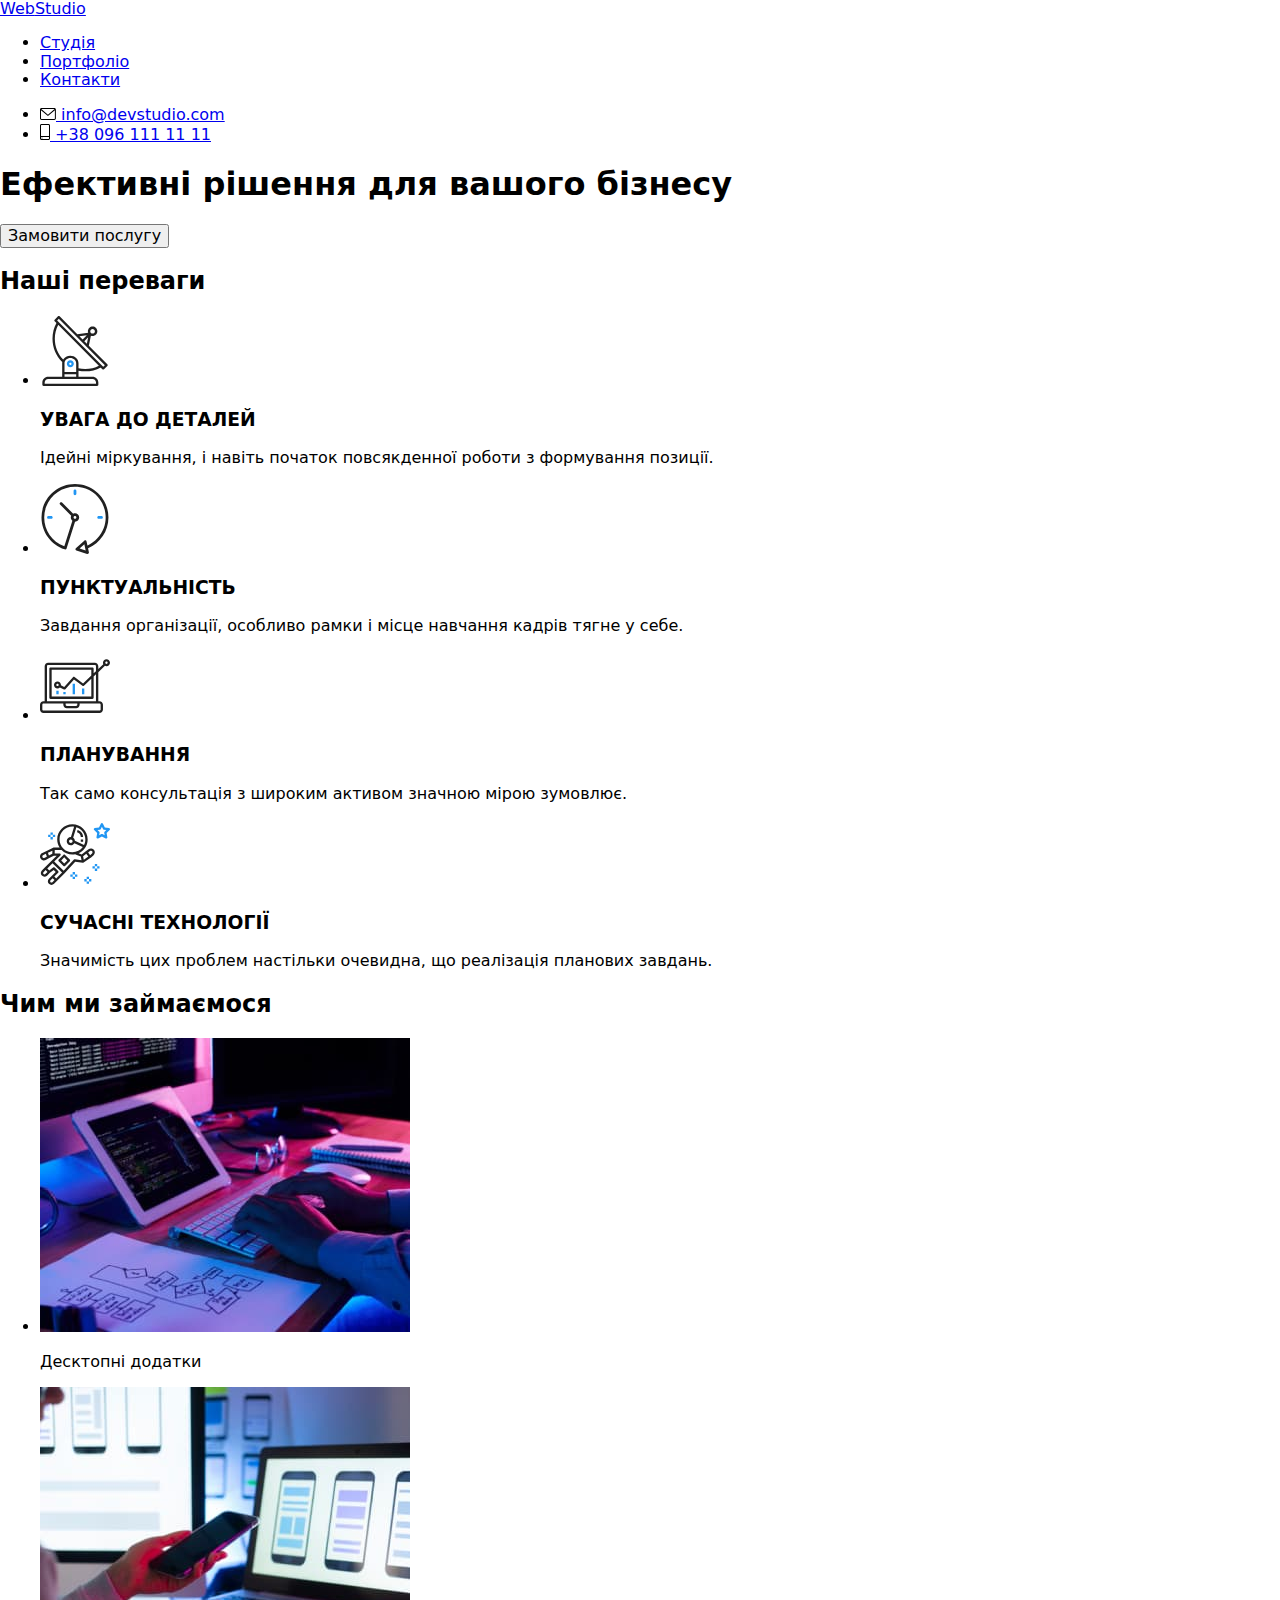
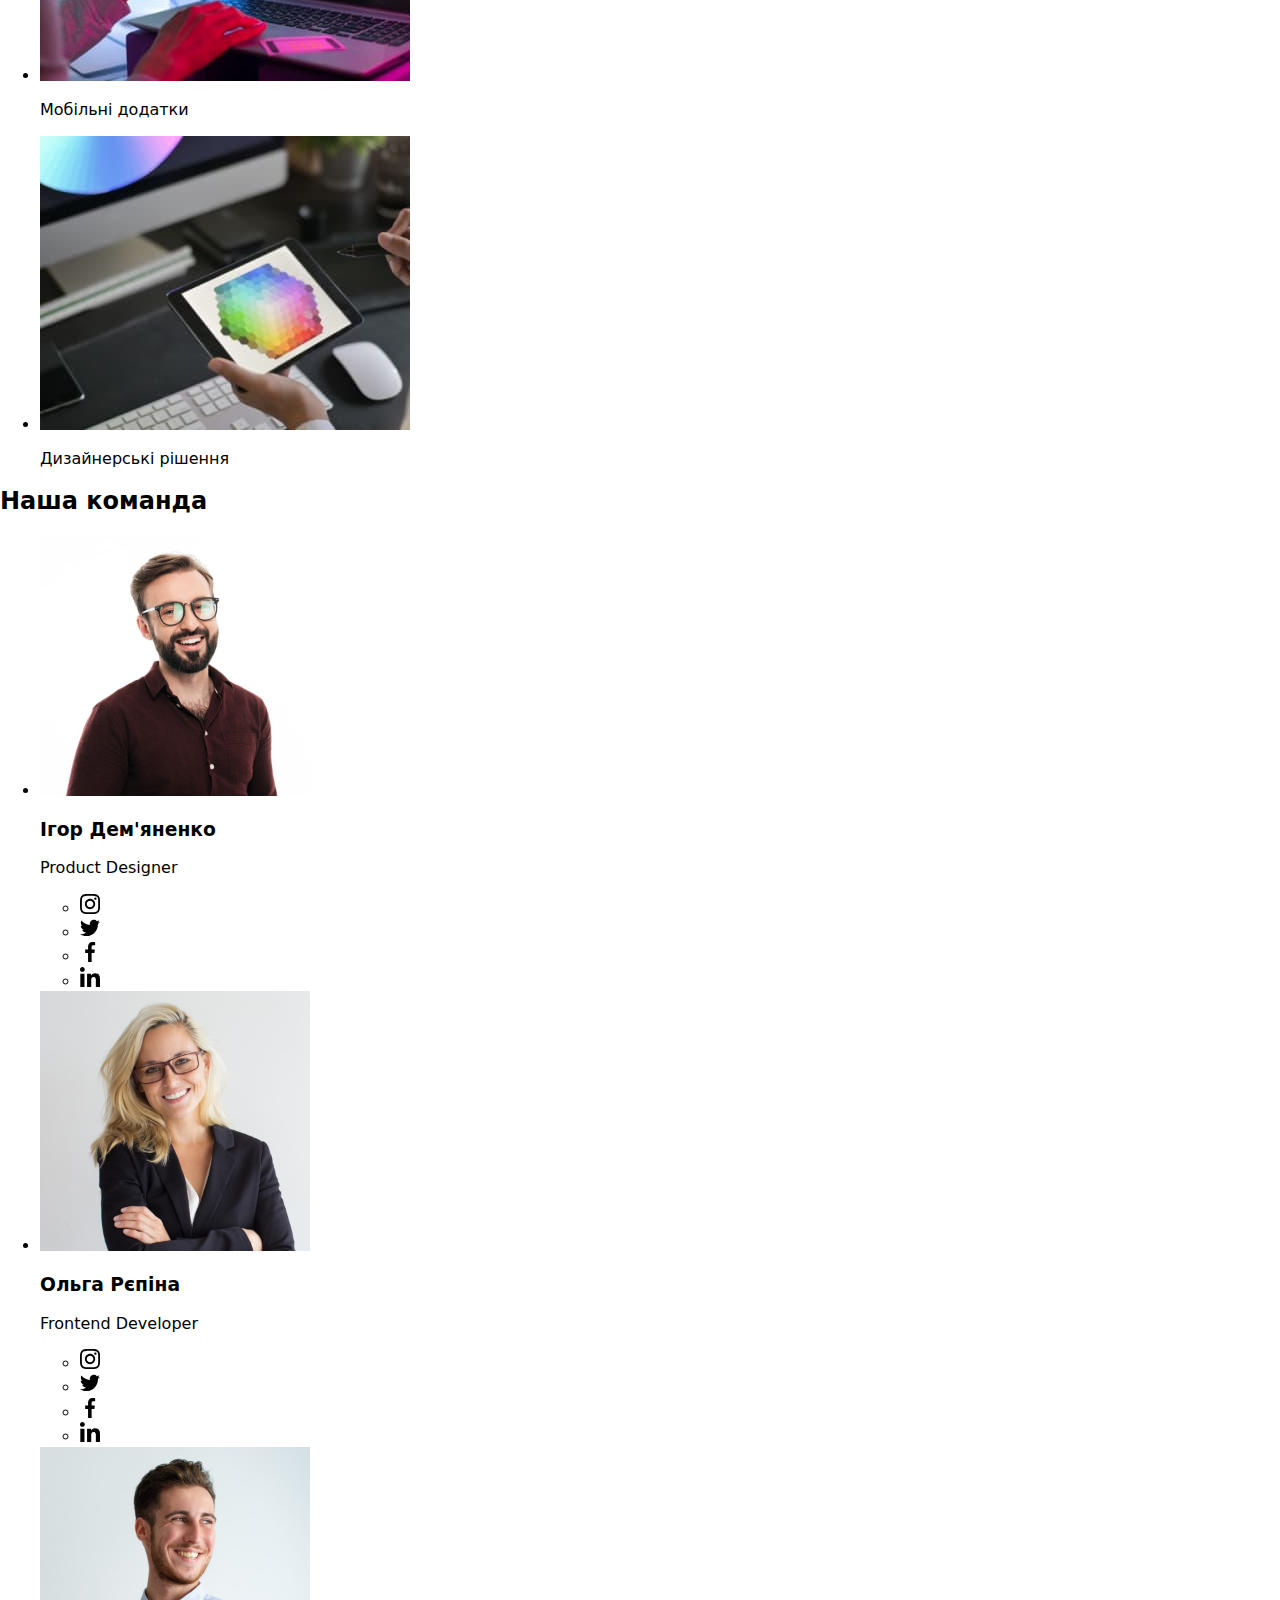
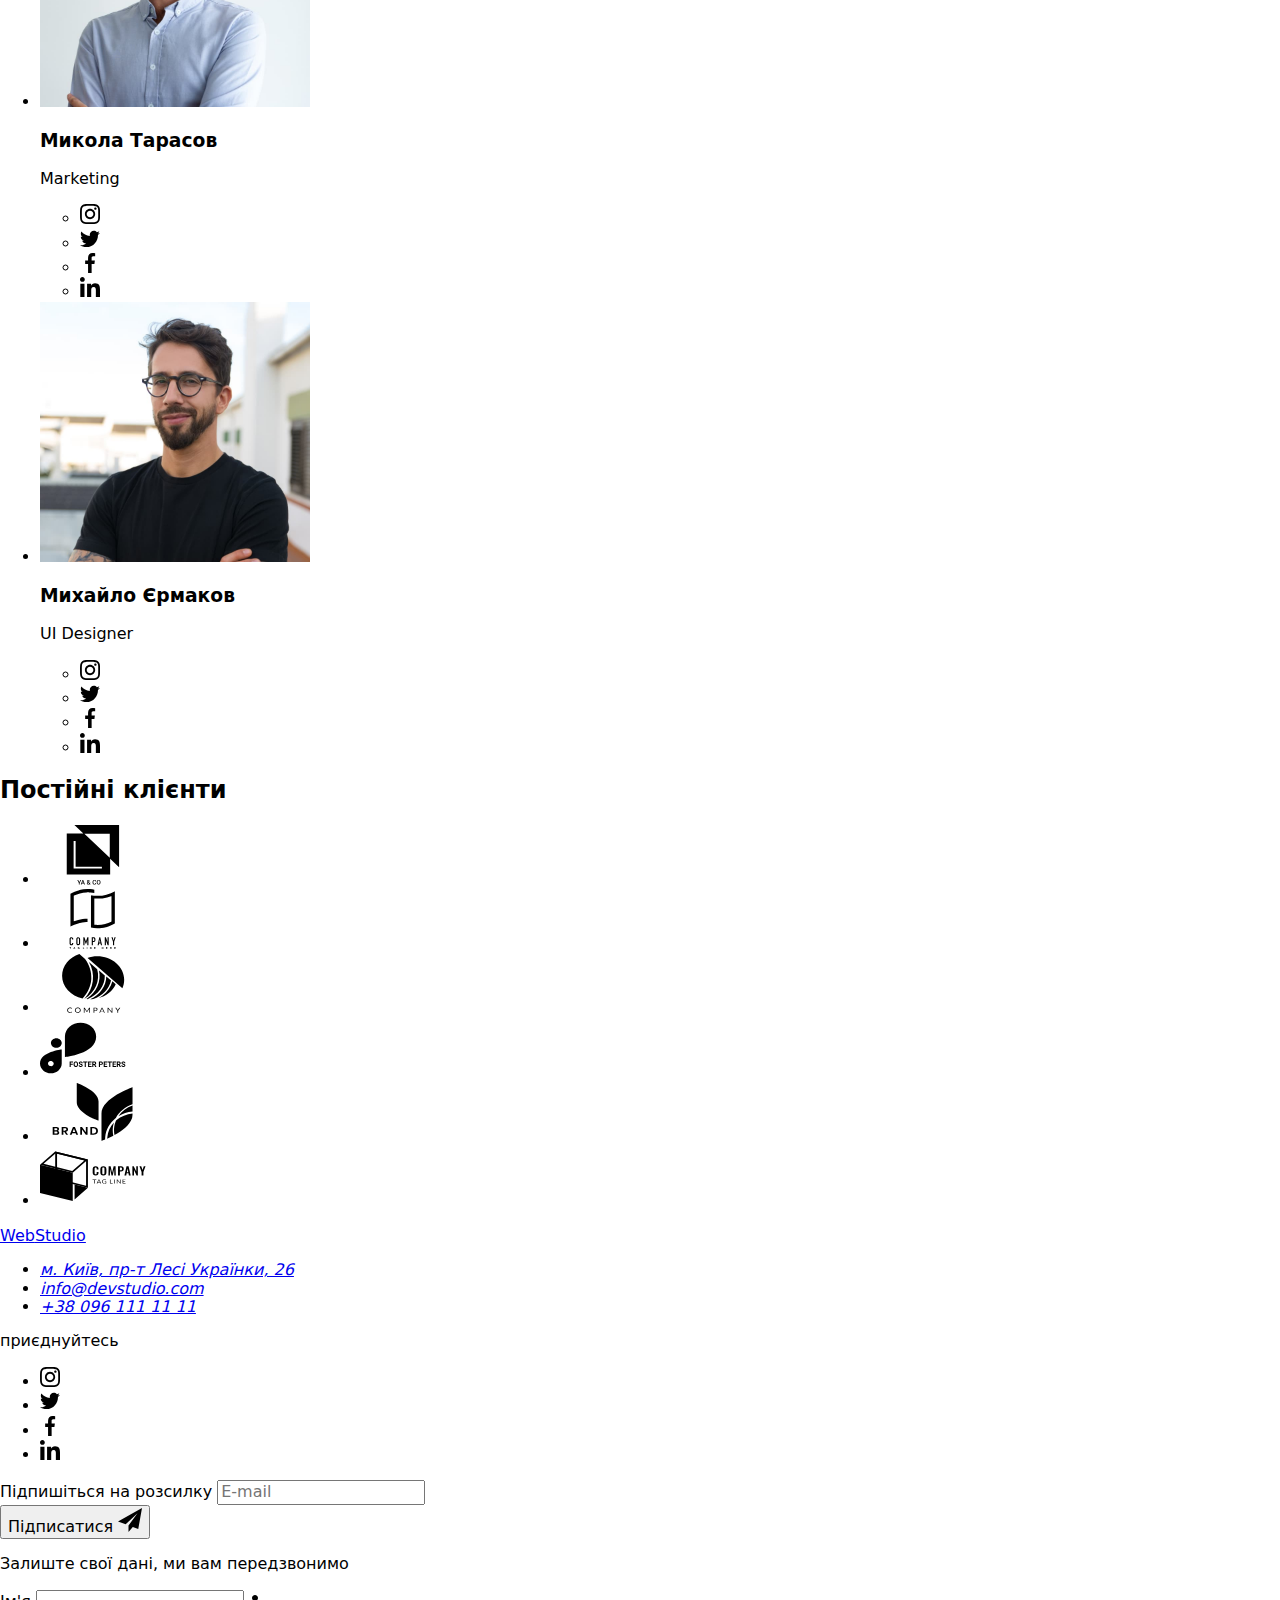
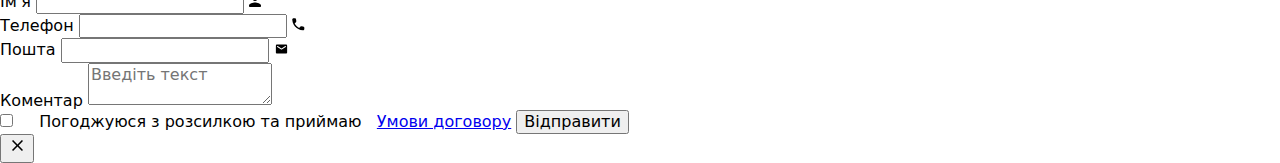
==== commit 8e0d77ef: "sass" ====
--- a/index.html
+++ b/index.html
@@ -15,7 +15,7 @@
       rel="stylesheet"
       href="https://cdnjs.cloudflare.com/ajax/libs/modern-normalize/1.1.0/modern-normalize.min.css"
     />
-    <link rel="stylesheet" href="./css/styles.css" />
+    <link rel="stylesheet" href="./dist/css/main.min.css" />
   </head>
   <body>
     <!--Header-->
@@ -529,52 +529,52 @@
     <div class="backdrop is-hidden" data-modal>
       <div class="modal">
         <form>
-          <p class="form__title">Залиште свої дані, ми вам передзвонимо</p>
-          <div class="form__field">
-            <label for="username" class="form__label">Ім'я</label>
-            <input class="form__input" type="text" name="username" id="username" />
-            <svg class="form__icons" width="12px" height="12px">
+          <p class="form-title">Залиште свої дані, ми вам передзвонимо</p>
+          <div class="form-field">
+            <label for="username" class="form-field__label">Ім'я</label>
+            <input class="form-field__input" type="text" name="username" id="username" />
+            <svg class="form-field__icons" width="12px" height="12px">
               <use href="./images/symbol-defs.svg#icon-person-black"></use>
             </svg>
           </div>
 
-          <div class="form__field">
-            <label class="form__label" for="tel">Телефон</label>
-            <input class="form__input" type="tel" name="tel" id="tel" />
-            <svg class="form__icons" width="13px" height="13px">
+          <div class="form-field">
+            <label class="form-field__label" for="tel">Телефон</label>
+            <input class="form-field__input" type="tel" name="tel" id="tel" />
+            <svg class="form-field__icons" width="13px" height="13px">
               <use href="./images/symbol-defs.svg#icon-telephone"></use>
             </svg>
           </div>
 
-          <div class="form__field">
-            <label class="form__label" for="mail">Пошта</label>
-            <input class="form__input" type="email" name="mail" id="mail" />
-            <svg class="form__icons" width="15px" height="12px">
+          <div class="form-field">
+            <label class="form-field__label" for="mail">Пошта</label>
+            <input class="form-field__input" type="email" name="mail" id="mail" />
+            <svg class="form-field__icons" width="15px" height="12px">
               <use href="./images/symbol-defs.svg#icon-mail"></use>
             </svg>
           </div>
 
-          <div class="form__textarea">
-            <label class="form__label" for="message">Коментар</label>
+          <div class="form-textarea">
+            <label class="form-field__label" for="message">Коментар</label>
             <textarea
-              class="input__textarea"
+              class="textarea-input"
               name="message"
               id="message"
               placeholder="Введіть текст"
             ></textarea>
           </div>
 
-          <label for="agree" class="label__agree">
-            <input class="input__checkbox" type="checkbox" id="agree" value="agree" />
-            <svg class="checkbox__checkin" width="16px" height="15px">
+          <label for="agree" class="label-agree">
+            <input class="label-agree__checkbox" type="checkbox" id="agree" value="agree" />
+            <svg class="checkbox-checkin" width="16px" height="15px">
               <use href="./images/symbol-defs.svg#icon-check-in"></use>
             </svg>
             Погоджуюся з розсилкою та приймаю &nbsp;
-            <a href="#" class="label__text--blue"> Умови договору</a></label
+            <a href="#" class="label-agree__text"> Умови договору</a></label
           >
 
-          <button type="submit" class="btn form__btn">
-            <span class="btn__text--form">Відправити</span>
+          <button type="submit" class="btn form-btn">
+            <span class="form-btn__text">Відправити</span>
           </button>
         </form>
         <button type="button" data-modal-close class="close-button-container">
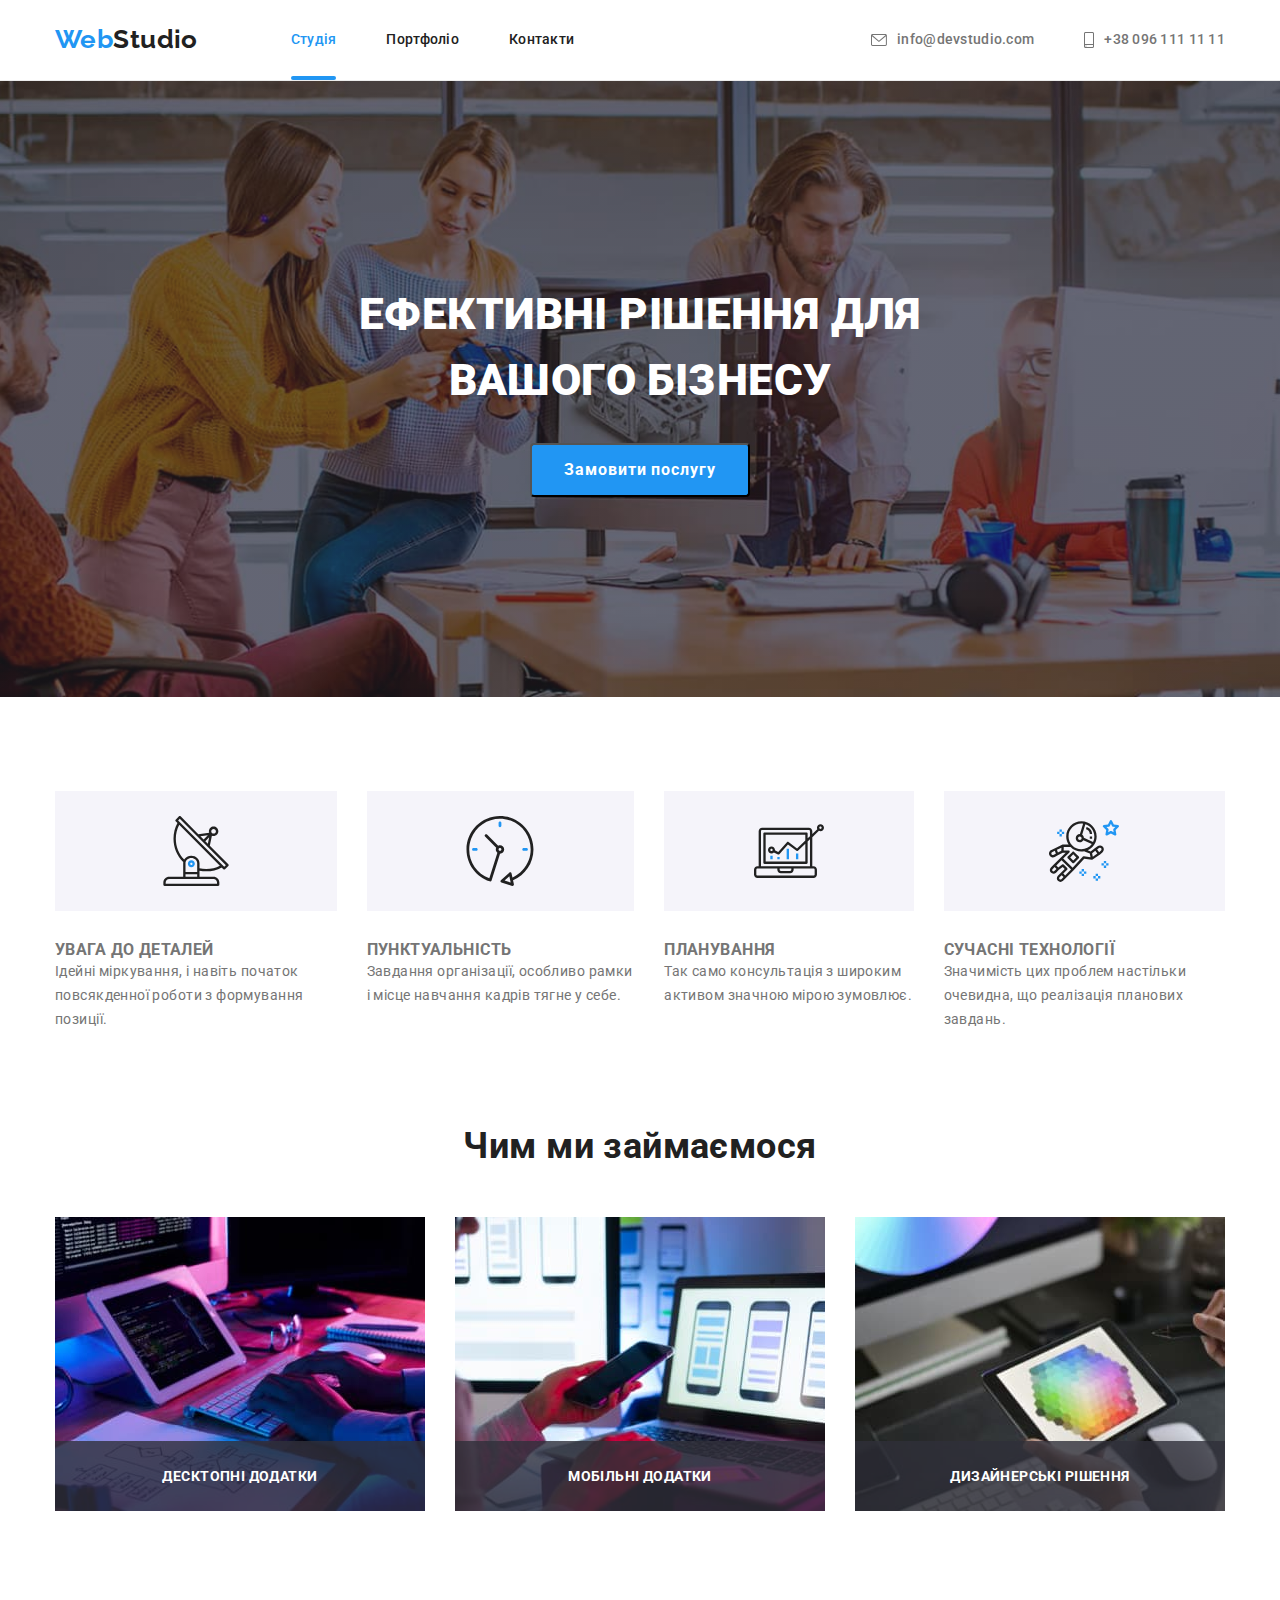
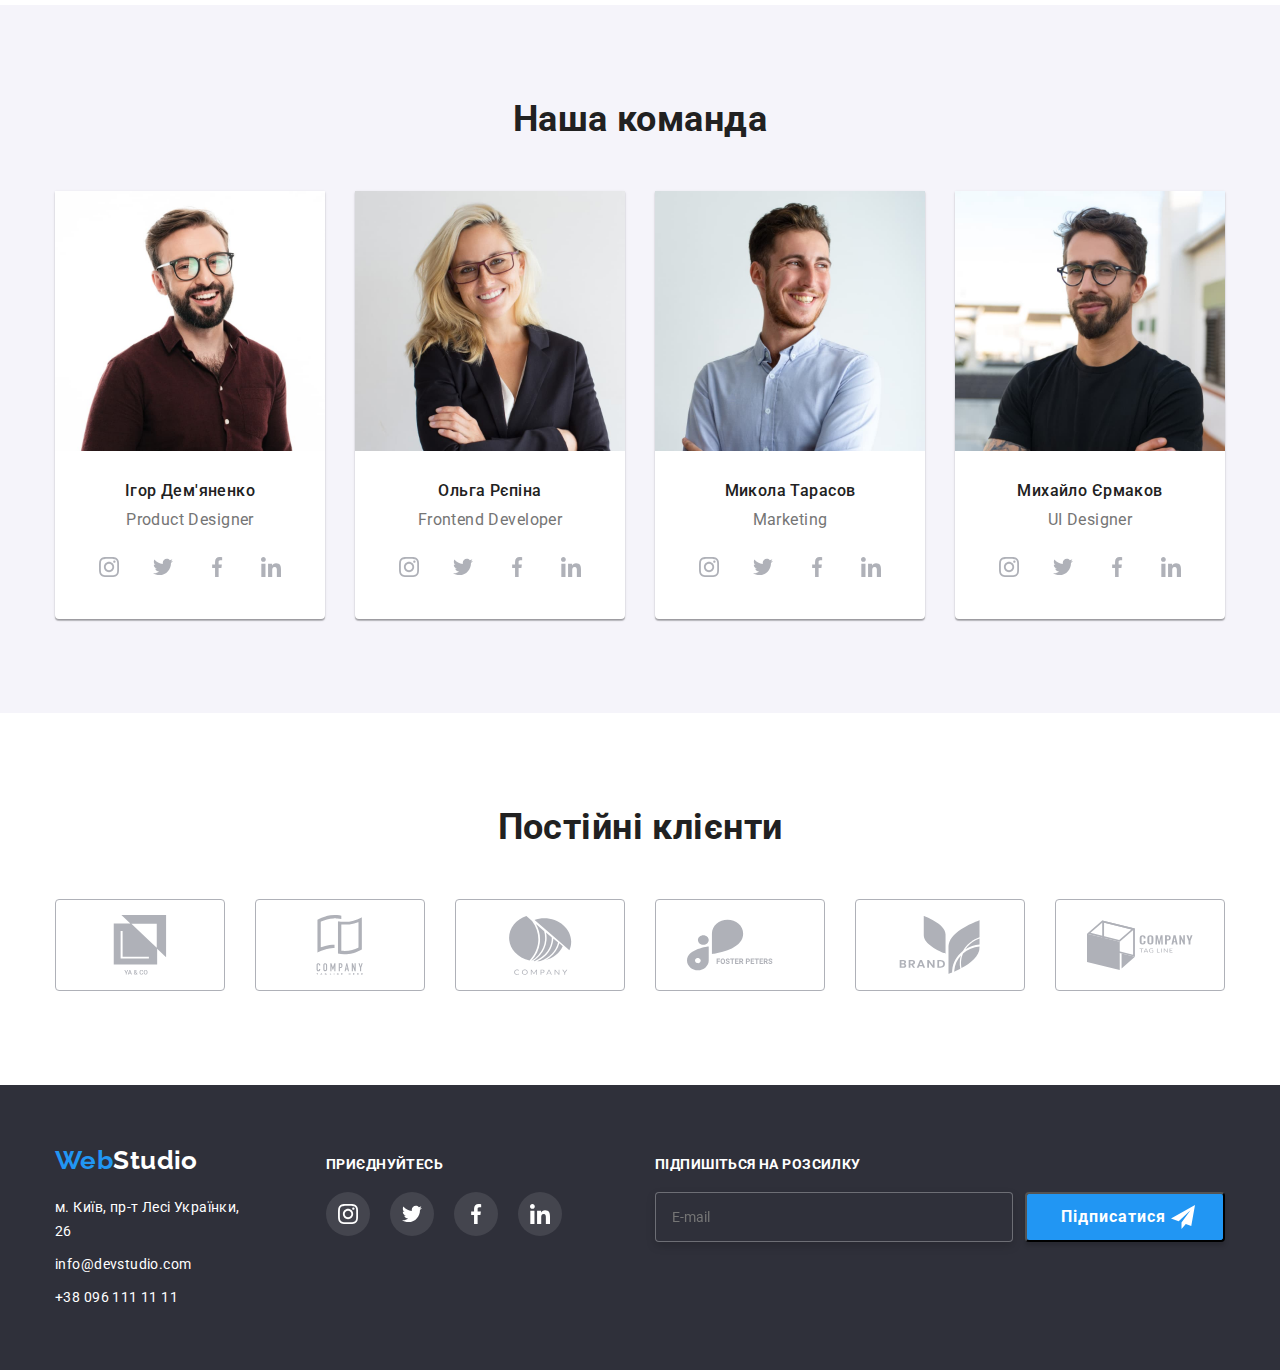
==== commit e3bdb404: "fin" ====
--- a/index.html
+++ b/index.html
@@ -15,7 +15,7 @@
       rel="stylesheet"
       href="https://cdnjs.cloudflare.com/ajax/libs/modern-normalize/1.1.0/modern-normalize.min.css"
     />
-    <link rel="stylesheet" href="./dist/css/main.min.css" />
+    <link rel="stylesheet" href="./css/main.min.css" />
   </head>
   <body>
     <!--Header-->
--- a/css/main.min.css
+++ b/css/main.min.css
@@ -0,0 +1 @@
+:root{--primary-text-color: #757575;--H-and-header: #212121;--logo-and-hover: #2196f3;--button-no-active: #f5f4fa;--background-color: #fff;--background-color-secondary: #2f303a;--social-links: #afb1b8}body{font-family:"Raleway",sans-serif;font-family:"Roboto",sans-serif;background-color:var(--background-color);color:var(--primary-text-color);font-weight:400;font-size:14px;letter-spacing:.03em}.logo{font-family:"Raleway";font-weight:700;font-size:26px;line-height:1.19;text-decoration:none;display:block}h1,h2,h3,h4,h5,h6,p,ul{margin:0;padding:0}.section{padding-top:94px;padding-bottom:94px}.section-feature{padding-bottom:0px}.list{list-style:none;padding:0;margin:0;display:-webkit-box;display:-ms-flexbox;display:flex}.btn-text{font-weight:700;font-size:16px;line-height:1.875;letter-spacing:.06em;color:var(--background-color);margin-left:28px}.container{margin-left:auto;margin-right:auto;width:1200px;padding-left:15px;padding-right:15px}.section-title{margin-top:0;margin-bottom:50px;font-weight:700;font-size:36px;line-height:1.16;color:var(--H-and-header);text-align:center}.visually-hidden{position:absolute;white-space:nowrap;width:1px;height:1px;overflow:hidden;border:0;padding:0;clip:rect(0 0 0 0);-webkit-clip-path:inset(50%);clip-path:inset(50%);margin:-1px}.current::after{display:inline-block;position:absolute;background:var(--logo-and-hover);border-radius:2px;content:"";width:100%;height:4px;left:0;bottom:0}.btn{border-radius:4px;text-align:center;cursor:pointer;color:var(--background-color);background-color:var(--logo-and-hover)}img{display:block;max-width:100%;height:auto}textarea{resize:none}.header-container{display:-webkit-box;display:-ms-flexbox;display:flex;-webkit-box-align:center;-ms-flex-align:center;align-items:center}.header-navigation{display:-webkit-box;display:-ms-flexbox;display:flex;-webkit-box-align:center;-ms-flex-align:center;align-items:center}.contact__list{display:-webkit-box;display:-ms-flexbox;display:flex;-webkit-box-align:center;-ms-flex-align:center;align-items:center}.contact__icon{margin-right:10px;fill:currentColor}.header{border-bottom:1px solid #ececec}.header-navigation__logo{color:var(--H-and-header);padding-top:24px;padding-bottom:25px;margin-right:93px}.header-navigation__logo.header-navigation__logo--blue{color:var(--logo-and-hover)}.header-navigation__link{position:relative}.header-navigation__list .header-navigation__link{color:var(--H-and-header);font-weight:500;line-height:1.14;letter-spacing:.02em;text-decoration:none;padding-top:32px;padding-bottom:32px;display:block;-webkit-transition:color 250ms cubic-bezier(0.4, 0, 0.2, 1);transition:color 250ms cubic-bezier(0.4, 0, 0.2, 1)}.header-navigation__list:hover,.header-navigation__list :focus{color:var(--logo-and-hover)}.header-navigation__link:hover,.header-navigation__link :focus{color:var(--logo-and-hover)}.header-navigation__link.current{color:var(--logo-and-hover)}.header-navigation__item_item{position:relative}.header-navigation__list{display:-webkit-box;display:-ms-flexbox;display:flex}.header-navigation__item{margin-left:50px}.header-navigation__item:first-child{margin-left:0}.header-contact__list{display:-webkit-box;display:-ms-flexbox;display:flex;margin-left:auto}.header-contact__list:hover,.header-contact__list:focus{color:var(--logo-and-hover)}.header-contact__item{margin-left:50px}.header-contact__item:first-child{margin-left:0}.header-navigation__link{padding-top:32px;padding-bottom:32px;font-weight:500;line-height:1.14;letter-spacing:.02em;color:var(--primary-text-color);text-decoration:none;display:-webkit-box;display:-ms-flexbox;display:flex;-webkit-box-align:center;-ms-flex-align:center;align-items:center;-webkit-transition:color 250ms cubic-bezier(0.4, 0, 0.2, 1);transition:color 250ms cubic-bezier(0.4, 0, 0.2, 1)}.header-navigation__link:hover,.header-navigation__link:focus{color:var(--logo-and-hover)}.logo{font-family:"Raleway";font-weight:700;font-size:26px;line-height:1.19;text-decoration:none;display:block}.header-navigation__logo{color:var(--H-and-header);padding-top:24px;padding-bottom:25px;margin-right:93px}.header-navigation__logo--blue{color:var(--logo-and-hover)}.hero{background:var(--background-color-secondary);text-align:center;padding-top:200px;padding-bottom:200px;max-width:1600px;margin-left:auto;margin-right:auto;background-image:-webkit-gradient(linear, left top, right top, from(rgba(47, 48, 58, 0.4)), to(rgba(47, 48, 58, 0.4))),url("../images/header-img.jpg");background-image:linear-gradient(to right, rgba(47, 48, 58, 0.4), rgba(47, 48, 58, 0.4)),url("../images/header-img.jpg");background-repeat:no-repeat;background-size:cover;background-position:center}.hero-text{width:696px;margin-top:0;margin-bottom:30px;font-weight:900;font-size:44px;line-height:1.5;text-transform:uppercase;color:var(--background-color);display:block;margin-right:auto;margin-left:auto}.hero-btn{padding:10px 32px;min-width:216px;min-height:50px;-webkit-transition:background-color 250ms cubic-bezier(0.4, 0, 0.2, 1),-webkit-box-shadow 250ms cubic-bezier(0.4, 0, 0.2, 1);transition:background-color 250ms cubic-bezier(0.4, 0, 0.2, 1),-webkit-box-shadow 250ms cubic-bezier(0.4, 0, 0.2, 1);transition:background-color 250ms cubic-bezier(0.4, 0, 0.2, 1),box-shadow 250ms cubic-bezier(0.4, 0, 0.2, 1);transition:background-color 250ms cubic-bezier(0.4, 0, 0.2, 1),box-shadow 250ms cubic-bezier(0.4, 0, 0.2, 1),-webkit-box-shadow 250ms cubic-bezier(0.4, 0, 0.2, 1)}.hero-btn:hover,.hero-btn :focus{background-color:#188ce8;-webkit-box-shadow:0px 4px 4px rgba(0,0,0,.15);box-shadow:0px 4px 4px rgba(0,0,0,.15)}.hero-btn__text{font-weight:700;font-size:16px;line-height:1.88;letter-spacing:.06em}.section-feature{padding-bottom:0px}.feature-list__item{margin-left:30px}.feature-list__item:first-child{margin-left:0}.feature-list__content{display:-webkit-box;display:-ms-flexbox;display:flex;height:120px;background-color:var(--button-no-active);margin-bottom:30px;-webkit-box-pack:center;-ms-flex-pack:center;justify-content:center;-webkit-box-align:center;-ms-flex-align:center;align-items:center}.feature__title{margin-bottom:10px;font-weight:700;line-height:1.14;text-transform:uppercase;color:var(--H-and-header)}.feature-list__text{margin-top:0;line-height:1.71}.about-list{display:-webkit-box;display:-ms-flexbox;display:flex}.about-list__item{margin-left:30px}.about-list__item:first-child{margin-left:0}.about-list__content{position:relative;width:370px}.about-list__text{position:absolute;left:0;bottom:0;width:100%;height:70px;background-color:rgba(47,48,58,.8);color:var(--background-color);text-transform:uppercase;font-weight:700;display:-webkit-box;display:-ms-flexbox;display:flex;-webkit-box-pack:center;-ms-flex-pack:center;justify-content:center;-webkit-box-align:center;-ms-flex-align:center;align-items:center}.team-list__item{margin-left:30px}.team-list__item:first-child{margin-left:0}.team-section--greybgc{background-color:var(--button-no-active)}.team-list__item{background-color:var(--background-color);width:270px;-webkit-box-shadow:0px 1px 3px rgba(0,0,0,.12),0px 1px 1px rgba(0,0,0,.14),0px 2px 1px rgba(0,0,0,.2);box-shadow:0px 1px 3px rgba(0,0,0,.12),0px 1px 1px rgba(0,0,0,.14),0px 2px 1px rgba(0,0,0,.2);border-radius:0px 0px 4px 4px}.team-list__header{padding-top:30px;margin-bottom:10px;color:var(--H-and-header);font-weight:500;font-size:16px;line-height:1.19;text-align:center}.team-list__text{margin-top:0;padding-bottom:16px;font-size:16px;line-height:1.19;text-align:center}.sociallinks-list{display:-webkit-box;display:-ms-flexbox;display:flex;-webkit-box-align:center;-ms-flex-align:center;align-items:center;-webkit-box-pack:center;-ms-flex-pack:center;justify-content:center;padding-bottom:30px;gap:10px}.sociallinks-list__icon{display:-webkit-box;display:-ms-flexbox;display:flex;-webkit-box-align:center;-ms-flex-align:center;align-items:center;-webkit-box-pack:center;-ms-flex-pack:center;justify-content:center;width:44px;height:44px;fill:var(--social-links);-webkit-transition:background-color 250ms cubic-bezier(0.4, 0, 0.2, 1),background-size 250ms cubic-bezier(0.4, 0, 0.2, 1),border-radius 250ms cubic-bezier(0.4, 0, 0.2, 1),fill 250ms cubic-bezier(0.4, 0, 0.2, 1);transition:background-color 250ms cubic-bezier(0.4, 0, 0.2, 1),background-size 250ms cubic-bezier(0.4, 0, 0.2, 1),border-radius 250ms cubic-bezier(0.4, 0, 0.2, 1),fill 250ms cubic-bezier(0.4, 0, 0.2, 1)}.sociallinks-list__icon:hover,.sociallinks-list__icon :focus{background-color:var(--logo-and-hover);background-size:100%;border-radius:50px;fill:var(--background-color)}.clients-list{gap:30px}.clients-list__link{display:-webkit-box;display:-ms-flexbox;display:flex;width:170px;height:92px;-webkit-box-pack:center;-ms-flex-pack:center;justify-content:center;-webkit-box-align:center;-ms-flex-align:center;align-items:center;fill:var(--social-links);border:1px solid var(--social-links);border-radius:4px;-webkit-transition:fill 250ms cubic-bezier(0.4, 0, 0.2, 1),border-color 250ms cubic-bezier(0.4, 0, 0.2, 1);transition:fill 250ms cubic-bezier(0.4, 0, 0.2, 1),border-color 250ms cubic-bezier(0.4, 0, 0.2, 1)}.clients-list__link:hover,.clients-list__link :focus{fill:var(--logo-and-hover);border-color:var(--logo-and-hover)}.footer{background-color:var(--background-color-secondary);padding-top:60px;padding-bottom:60px}.footer-adress__content{display:-webkit-box;display:-ms-flexbox;display:flex;-webkit-box-align:baseline;-ms-flex-align:baseline;align-items:baseline}.footer-logo{margin-top:0px;margin-bottom:20px;color:var(--background-color)}.footer-adress__list{list-style:none;padding:0;margin:0}.adress-list__item{margin-top:0;margin-bottom:9px}.adress-list__item:last-child{margin-bottom:0px}.adress-list__link{line-height:1.71;color:var(--background-color);text-decoration:none;-webkit-transition:color 250ms cubic-bezier(0.4, 0, 0.2, 1);transition:color 250ms cubic-bezier(0.4, 0, 0.2, 1)}.adress-list__link:hover,.adress-list__link :focus{color:var(--logo-and-hover)}.link__contact{padding-top:0;padding-bottom:9px;text-decoration:none;line-height:1.71;color:rgba(255,255,255,.6);-webkit-transition:color 250ms cubic-bezier(0.4, 0, 0.2, 1);transition:color 250ms cubic-bezier(0.4, 0, 0.2, 1)}.google-adress:hover,.google-adress :focus{color:var(--logo-and-hover)}.footer-contact:hover,.footer-contact :focus{color:var(--logo-and-hover)}.footer-sociallink__text{color:var(--background-color);font-weight:700;font-size:14px;line-height:1.143;letter-spacing:.03em;text-transform:uppercase;margin-bottom:20px}.footer-sociallink{margin-left:70px}.sociallinks-list{display:-webkit-box;display:-ms-flexbox;display:flex;-webkit-box-align:center;-ms-flex-align:center;align-items:center;-webkit-box-pack:center;-ms-flex-pack:center;justify-content:center;padding-bottom:30px;gap:10px}.sociallinks-item__link{display:-webkit-box;display:-ms-flexbox;display:flex;-webkit-box-align:center;-ms-flex-align:center;align-items:center;-webkit-box-pack:center;-ms-flex-pack:center;justify-content:center;width:44px;height:44px;fill:var(--background-color);background-color:rgba(255,255,255,.1);background-size:100%;border-radius:50px;-webkit-transition:background-color 250ms cubic-bezier(0.4, 0, 0.2, 1);transition:background-color 250ms cubic-bezier(0.4, 0, 0.2, 1)}.sociallinks-item__link:hover,.sociallinks-item__link :focus{background-color:var(--logo-and-hover)}.sociallinks-item{margin-right:10px}.sociallinks-item:last-child{margin-right:0}.form{display:-webkit-box;display:-ms-flexbox;display:flex;-webkit-box-align:end;-ms-flex-align:end;align-items:flex-end}.footer-form{display:-webkit-box;display:-ms-flexbox;display:flex;-webkit-box-orient:vertical;-webkit-box-direction:normal;-ms-flex-direction:column;flex-direction:column;margin-left:93px}.footer-form__text{font-weight:700;font-size:14px;line-height:1,14;letter-spacing:.03em;text-transform:uppercase;color:var(--background-color);margin-bottom:20px}.footer-form__input{background-color:#2f303a;border:1px solid rgba(255,255,255,.3);-webkit-filter:drop-shadow(0px 4px 4px rgba(0, 0, 0, 0.15));filter:drop-shadow(0px 4px 4px rgba(0, 0, 0, 0.15));border-radius:4px;width:358px;height:50px;color:rgba(255,255,255,.6);padding:12px 16px}.footer-form__btn{display:-webkit-box;display:-ms-flexbox;display:flex;-ms-flex-line-pack:center;align-content:center;-webkit-box-align:center;-ms-flex-align:center;align-items:center;width:200px;height:50px;-webkit-box-shadow:0px 4px 4px rgba(0,0,0,.15);box-shadow:0px 4px 4px rgba(0,0,0,.15);margin-left:12px;position:relative}.btn-icon{position:absolute;right:28px;fill:var(--background-color)}.footer-adress{font-style:normal}.backdrop{position:fixed;top:0;left:0;width:100%;height:100%;background:rgba(0,0,0,.2);opacity:1;-webkit-transition:opacity 250ms cubic-bezier(0.4, 0, 0.2, 1);transition:opacity 250ms cubic-bezier(0.4, 0, 0.2, 1)}.backdrop.is-hidden{opacity:0;pointer-events:none;visibility:hidden}.backdrop.is-hidden .modal{-webkit-transform:translate(-50%, -50%) scale(0.001);transform:translate(-50%, -50%) scale(0.001)}.modal{position:absolute;top:50%;left:50%;-webkit-transform:translate(-50%, -50%) scale(1);transform:translate(-50%, -50%) scale(1);width:528px;height:581px;padding:40px;background-color:var(--background-color);-webkit-box-shadow:0px 1px 3px rgba(0,0,0,.12),0px 1px 1px rgba(0,0,0,.14),0px 2px 1px rgba(0,0,0,.2);box-shadow:0px 1px 3px rgba(0,0,0,.12),0px 1px 1px rgba(0,0,0,.14),0px 2px 1px rgba(0,0,0,.2);border-radius:4px;-webkit-transition:visibility 250ms cubic-bezier(0.4, 0, 0.2, 1),-webkit-transform 250ms cubic-bezier(0.4, 0, 0.2, 1);transition:visibility 250ms cubic-bezier(0.4, 0, 0.2, 1),-webkit-transform 250ms cubic-bezier(0.4, 0, 0.2, 1);transition:transform 250ms cubic-bezier(0.4, 0, 0.2, 1),visibility 250ms cubic-bezier(0.4, 0, 0.2, 1);transition:transform 250ms cubic-bezier(0.4, 0, 0.2, 1),visibility 250ms cubic-bezier(0.4, 0, 0.2, 1),-webkit-transform 250ms cubic-bezier(0.4, 0, 0.2, 1)}.close-button-container{position:absolute;top:8px;right:8px;width:30px;height:30px;background:var(--background-color);border:1px solid rgba(0,0,0,.1);border-radius:50%;cursor:pointer}.close-button-icon{fill:currentColor;position:absolute;top:50%;left:50%;-webkit-transform:translate(-50%, -50%);transform:translate(-50%, -50%)}.close-button-icon:hover,.close-button-icon :focus{color:var(--logo-and-hover)}.form-title{font-weight:700;font-size:20px;line-height:1.15;letter-spacing:.03em;color:var(--H-and-header);margin-bottom:12px;text-align:center}.form-field{display:-webkit-box;display:-ms-flexbox;display:flex;-webkit-box-orient:vertical;-webkit-box-direction:normal;-ms-flex-direction:column;flex-direction:column;margin-bottom:10px;position:relative}.form-field__label{font-weight:400;font-size:12px;line-height:1.17;letter-spacing:.01em;color:var(--primary-text-color);margin-bottom:4px}.form-field__input{height:40px;border:1px solid rgba(33,33,33,.2);border-radius:4px;-webkit-transition:border 250ms cubic-bezier(0.4, 0, 0.2, 1);transition:border 250ms cubic-bezier(0.4, 0, 0.2, 1);padding-left:40px;padding-top:12px;padding-bottom:12px;outline:none}.form-field__icons{-webkit-transform:translateY(-50%);transform:translateY(-50%);position:absolute;left:15px;top:65%}.form-field__input:focus{border:1px solid #2196f3}.form-field__input~.form-field__icons{-webkit-transition:fill 250ms cubic-bezier(0.4, 0, 0.2, 1);transition:fill 250ms cubic-bezier(0.4, 0, 0.2, 1)}.form-field__input:focus~.form-field__icons{fill:var(--logo-and-hover)}.form-textarea{display:-webkit-box;display:-ms-flexbox;display:flex;-webkit-box-orient:vertical;-webkit-box-direction:normal;-ms-flex-direction:column;flex-direction:column;margin-bottom:20px}.textarea-input{height:120px;border:1px solid rgba(33,33,33,.2);border-radius:4px;padding:12px 16px;outline:none;-webkit-transition:border 250ms cubic-bezier(0.4, 0, 0.2, 1);transition:border 250ms cubic-bezier(0.4, 0, 0.2, 1)}.textarea-input:focus{border:1px solid #2196f3;border-radius:4px}.label-agree{display:-webkit-box;display:-ms-flexbox;display:flex;-webkit-box-align:center;-ms-flex-align:center;align-items:center;font-weight:400;font-size:14px;line-height:1.71;letter-spacing:.03em;color:var(--primary-text-color);-webkit-box-pack:center;-ms-flex-pack:center;justify-content:center;margin-bottom:30px}.label-agree__checkbox{-webkit-appearance:none;-moz-appearance:none;appearance:none;position:absolute}.checkbox-checkin{border:2px solid var(--H-and-header);border-radius:3px;fill:var(--background-color);margin-right:9px;display:block;-webkit-transition:border 250ms cubic-bezier(0.4, 0, 0.2, 1),background-color 250ms cubic-bezier(0.4, 0, 0.2, 1);transition:border 250ms cubic-bezier(0.4, 0, 0.2, 1),background-color 250ms cubic-bezier(0.4, 0, 0.2, 1)}.label-agree__checkbox:checked+.checkbox-checkin{border:none;background-color:var(--logo-and-hover)}.label-agree__text{color:var(--logo-and-hover);cursor:pointer}.form-btn{background-color:var(--logo-and-hover);border-color:rgba(0,0,0,0);padding:8px 52px;display:block;margin-left:auto;margin-right:auto;-webkit-transition:-webkit-filter 250ms cubic-bezier(0.4, 0, 0.2, 1);transition:-webkit-filter 250ms cubic-bezier(0.4, 0, 0.2, 1);transition:filter 250ms cubic-bezier(0.4, 0, 0.2, 1);transition:filter 250ms cubic-bezier(0.4, 0, 0.2, 1), -webkit-filter 250ms cubic-bezier(0.4, 0, 0.2, 1)}.form-btn:hover,.form-btn :focus{-webkit-filter:drop-shadow(0px 4px 4px rgba(0, 0, 0, 0.25));filter:drop-shadow(0px 4px 4px rgba(0, 0, 0, 0.25))}.form-btn__text{font-weight:700;font-size:16px;line-height:1.875}.filter-list{display:-webkit-box;display:-ms-flexbox;display:flex;-webkit-box-pack:center;-ms-flex-pack:center;justify-content:center;margin-bottom:50px}.filter-list__item{margin-left:8px}.filter-list__item:first-child{margin-left:0}.filter-list__btn{padding:6px 25px;border-radius:4px;background-color:var(--button-no-active);color:var(--H-and-header);cursor:pointer;text-align:center;border-color:rgba(0,0,0,0);line-height:1.875;-webkit-transition:background-color 250ms cubic-bezier(0.4, 0, 0.2, 1),color 250ms cubic-bezier(0.4, 0, 0.2, 1),-webkit-box-shadow 250ms cubic-bezier(0.4, 0, 0.2, 1);transition:background-color 250ms cubic-bezier(0.4, 0, 0.2, 1),color 250ms cubic-bezier(0.4, 0, 0.2, 1),-webkit-box-shadow 250ms cubic-bezier(0.4, 0, 0.2, 1);transition:background-color 250ms cubic-bezier(0.4, 0, 0.2, 1),box-shadow 250ms cubic-bezier(0.4, 0, 0.2, 1),color 250ms cubic-bezier(0.4, 0, 0.2, 1);transition:background-color 250ms cubic-bezier(0.4, 0, 0.2, 1),box-shadow 250ms cubic-bezier(0.4, 0, 0.2, 1),color 250ms cubic-bezier(0.4, 0, 0.2, 1),-webkit-box-shadow 250ms cubic-bezier(0.4, 0, 0.2, 1)}.filter-list__btn:hover,.filter-list__btn :focus{-webkit-box-shadow:0px 3px 1px rgba(0,0,0,.1),0px 1px 2px rgba(0,0,0,.08),0px 2px 2px rgba(0,0,0,.12);box-shadow:0px 3px 1px rgba(0,0,0,.1),0px 1px 2px rgba(0,0,0,.08),0px 2px 2px rgba(0,0,0,.12);color:var(--background-color);background-color:var(--logo-and-hover)}.filter-btn__text{font-weight:500;font-size:16px;line-height:1.63;letter-spacing:.03em}.portfolio-list .list{color:var(--H-and-header)}.portfolio-list{display:-webkit-box;display:-ms-flexbox;display:flex;-ms-flex-wrap:wrap;flex-wrap:wrap}.portfolio-list__item{width:calc((100% - 60px)/3);margin-right:30px;margin-bottom:30px}.portfolio-list__item:nth-child(3n){margin-right:0}.portfolio-list__item:nth-last-child(-n+3){margin-bottom:0}.portfolio-list__link{color:var(--primary-text-color);text-decoration:none;-webkit-transition:-webkit-box-shadow 250ms cubic-bezier(0.4, 0, 0.2, 1);transition:-webkit-box-shadow 250ms cubic-bezier(0.4, 0, 0.2, 1);transition:box-shadow 250ms cubic-bezier(0.4, 0, 0.2, 1);transition:box-shadow 250ms cubic-bezier(0.4, 0, 0.2, 1), -webkit-box-shadow 250ms cubic-bezier(0.4, 0, 0.2, 1)}.portfolio-list__link:hover,.portfolio-list__link :focus{display:block;-webkit-box-shadow:0px 1px 1px rgba(0,0,0,.12),0px 4px 4px rgba(0,0,0,.06),1px 4px 6px rgba(0,0,0,.16);box-shadow:0px 1px 1px rgba(0,0,0,.12),0px 4px 4px rgba(0,0,0,.06),1px 4px 6px rgba(0,0,0,.16)}.portfolio-content{position:relative;overflow:hidden}.portfolio-content__text{position:absolute;top:0;right:0;padding-top:63px;padding-right:24px;padding-bottom:63px;padding-left:24px;background:rgba(33,150,243,.9);font-size:18px;line-height:1.56;color:var(--background-color);opacity:0;-webkit-transform:translateY(100%);transform:translateY(100%);-webkit-transition:opacity 250ms cubic-bezier(0.4, 0, 0.2, 1),-webkit-transform 250ms cubic-bezier(0.4, 0, 0.2, 1);transition:opacity 250ms cubic-bezier(0.4, 0, 0.2, 1),-webkit-transform 250ms cubic-bezier(0.4, 0, 0.2, 1);transition:transform 250ms cubic-bezier(0.4, 0, 0.2, 1),opacity 250ms cubic-bezier(0.4, 0, 0.2, 1);transition:transform 250ms cubic-bezier(0.4, 0, 0.2, 1),opacity 250ms cubic-bezier(0.4, 0, 0.2, 1),-webkit-transform 250ms cubic-bezier(0.4, 0, 0.2, 1)}.portfolio-list__link:hover .portfolio-content__text{opacity:1;-webkit-transform:translateY(0);transform:translateY(0)}.portfolio-text__content{padding-top:20px;padding-right:24px;padding-bottom:20px;padding-left:24px;border-left:1px solid #eee;border-right:1px solid #eee;border-bottom:1px solid #eee}.portfolio-text__header{font-weight:700;font-size:18px;line-height:2;letter-spacing:.06em;color:var(--H-and-header);margin-bottom:4px}.portfolio-text__text{font-size:16px;line-height:1.19}/*# sourceMappingURL=main.min.css.map */